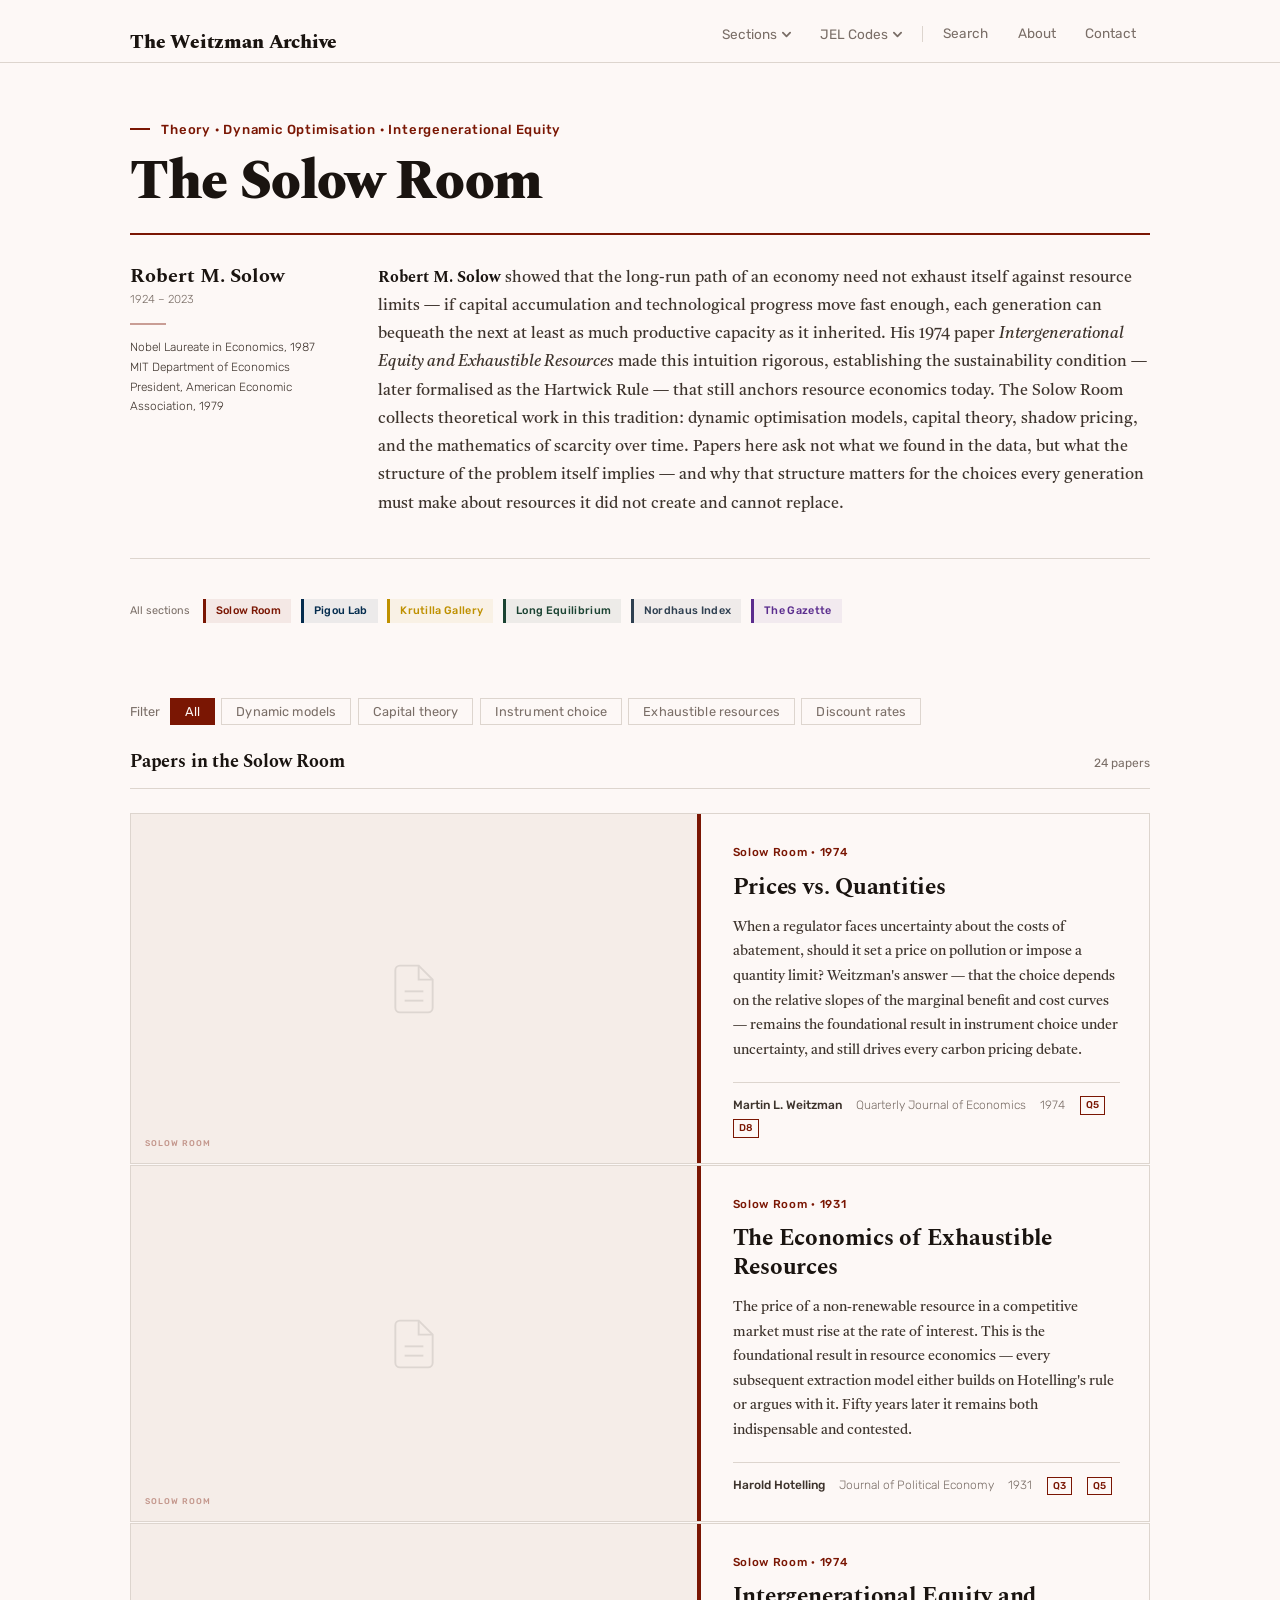
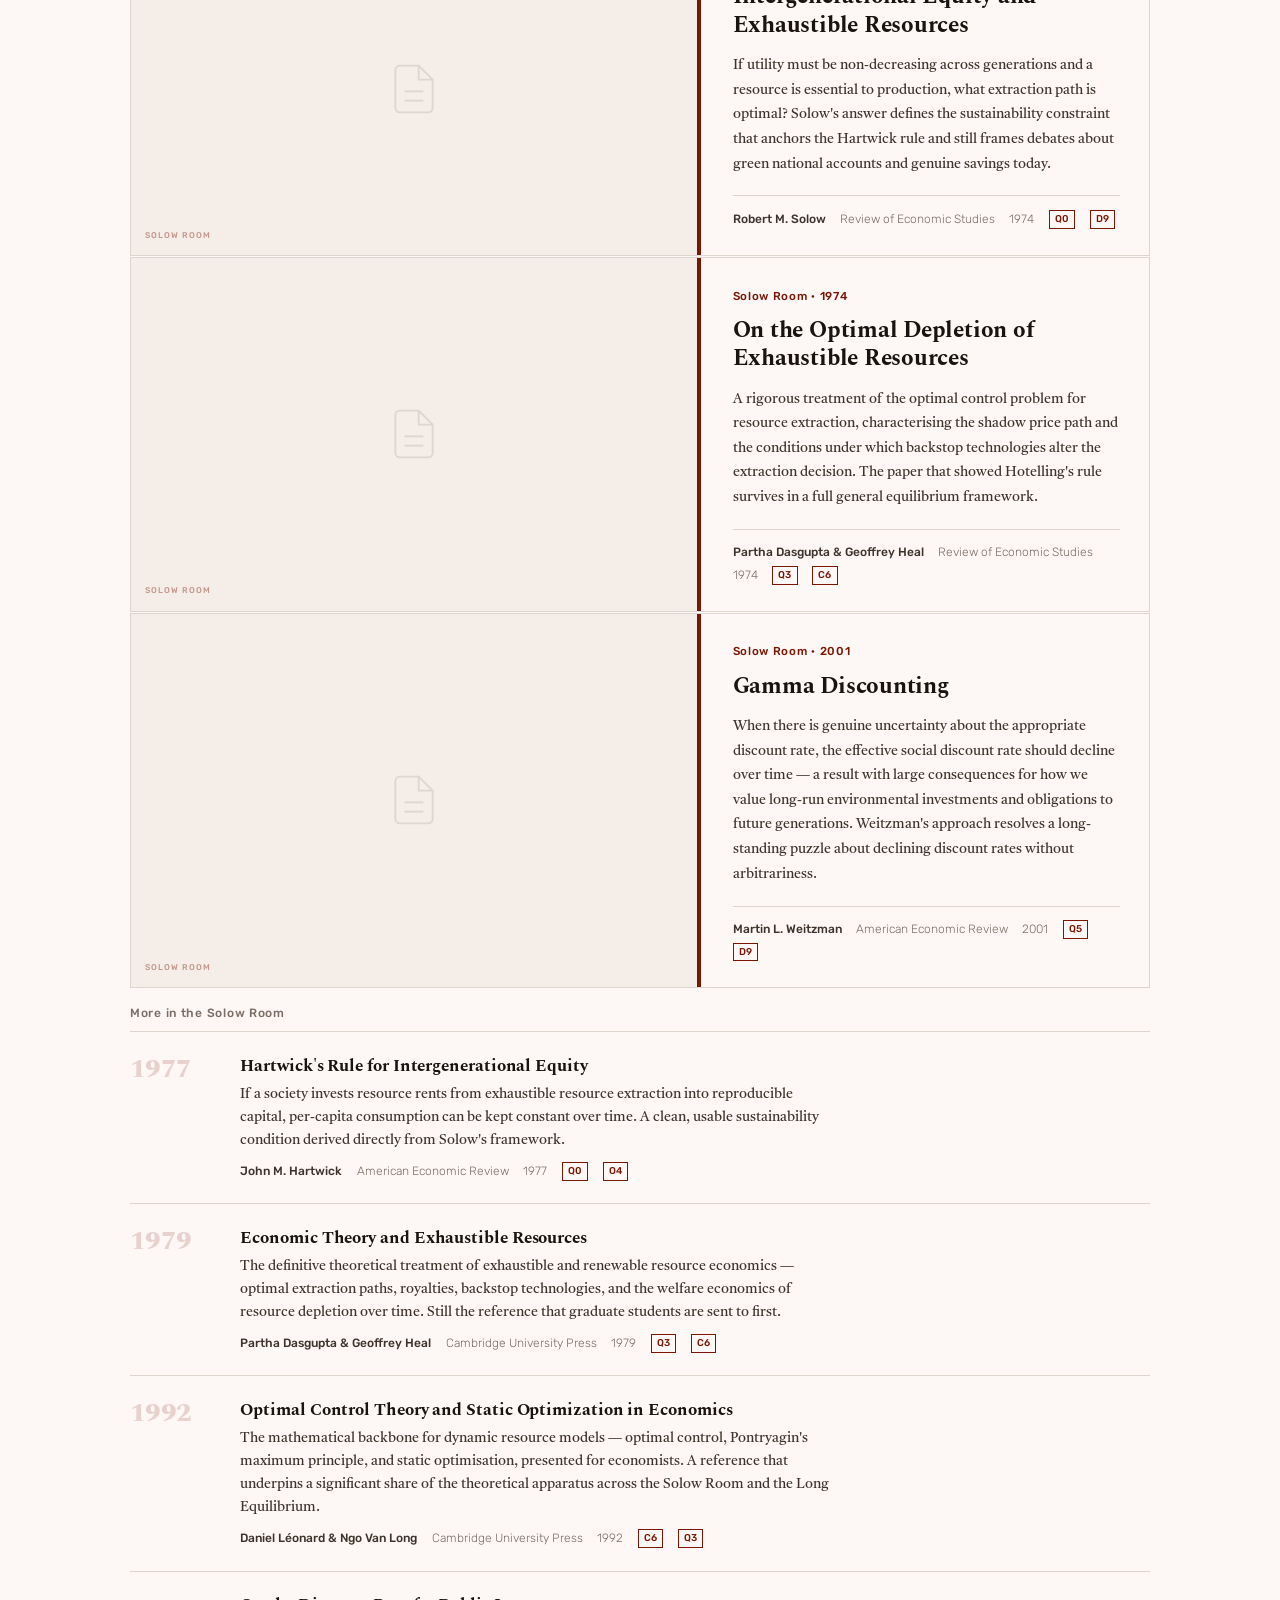
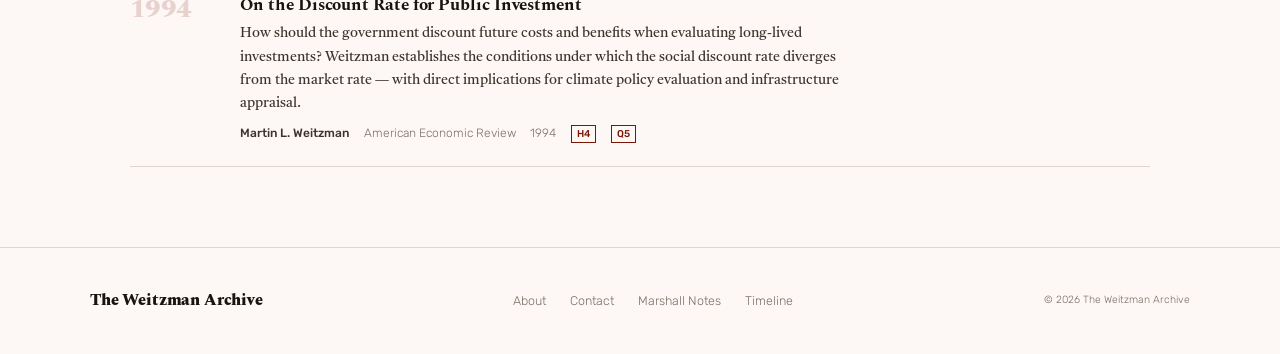
==== solow-room.html @ 0c65b04b "Add files via upload" ====
<!DOCTYPE html>
<html lang="en">
<head>
  <meta charset="UTF-8">
  <meta name="viewport" content="width=device-width, initial-scale=1.0">

  <!-- SEO -->
  <title>The Solow Room — Theory &amp; Dynamic Optimisation | The Weitzman Archive</title>
  <meta name="description" content="Pure theory, dynamic optimisation models, capital theory, shadow pricing, and the mathematics of resource scarcity across time. Named for Robert M. Solow.">
  <link rel="canonical" href="https://weitzmanarchive.com/solow-room.html">

  <!-- Open Graph -->
  <meta property="og:type"        content="website">
  <meta property="og:title"       content="The Solow Room — The Weitzman Archive">
  <meta property="og:description" content="Pure theory, dynamic optimisation models, capital theory, and the mathematics of resource scarcity across time.">
  <meta property="og:url"         content="https://weitzmanarchive.com/solow-room.html">
  <meta property="og:image"       content="https://weitzmanarchive.com/assets/images/solow-room-og.jpg">
  <meta name="twitter:card"       content="summary_large_image">

  <!-- Favicon -->
  <link rel="icon" href="data:image/svg+xml,<svg xmlns='http://www.w3.org/2000/svg' viewBox='0 0 100 100'><text y='.9em' font-size='90'>📜</text></svg>">

  <!-- Fonts -->
  <link rel="preconnect" href="https://fonts.googleapis.com">
  <link rel="preconnect" href="https://fonts.gstatic.com" crossorigin>
  <link href="https://fonts.googleapis.com/css2?family=Spectral:ital,wght@0,400;0,600;0,700;0,800;1,400;1,600&family=Castoro:ital@0;1&family=Rubik:wght@300;400;500&display=swap" rel="stylesheet">

  <!-- Styles -->
  <link rel="stylesheet" href="css/main.css">
  <link rel="stylesheet" href="css/category.css">

  <!-- Section accent: set --accent for this page -->
  <style>
    :root { --accent: #7A1603; }
  </style>
</head>
<body>

<!-- ── NAVIGATION ──────────────────────────────────────────── -->
<nav class="site-nav" role="navigation" aria-label="Main navigation">
  <div class="nav-inner">
    <a href="index.html" class="site-wordmark">The Weitzman Archive</a>

    <div class="nav-right">

      <div class="nav-item">
        <button class="nav-btn" aria-expanded="false" aria-haspopup="true">
          Sections
          <svg class="chevron" viewBox="0 0 10 6" aria-hidden="true">
            <path d="M1 1l4 4 4-4" stroke-linecap="round" stroke-linejoin="round"/>
          </svg>
        </button>
        <div class="nav-dropdown" role="menu">
          <div class="nav-dropdown-section">
            <span class="nav-dropdown-label">Named Sections</span>
            <a href="solow-room.html" role="menuitem" aria-current="page">
              <span class="nav-dot" style="background:#7A1603"></span>The Solow Room — Theory
            </a>
            <a href="pigou-lab.html" role="menuitem">
              <span class="nav-dot" style="background:#042C4E"></span>The Pigou Lab — Empirics
            </a>
            <a href="krutilla-gallery.html" role="menuitem">
              <span class="nav-dot" style="background:#BF9000"></span>The Krutilla Gallery — Transdisciplinary
            </a>
            <a href="long-equilibrium.html" role="menuitem">
              <span class="nav-dot" style="background:#1B4332"></span>The Long Equilibrium — Game Theory
            </a>
            <a href="nordhaus-index.html" role="menuitem">
              <span class="nav-dot" style="background:#2E3F50"></span>The Nordhaus Index — Data &amp; Repos
            </a>
          </div>
          <div class="nav-dropdown-section">
            <a href="gazette.html" role="menuitem">
              <span class="nav-dot" style="background:#5B2D8E"></span>The Gazette — Essays &amp; Analysis
            </a>
            <a href="ciriacy-wantrup.html" role="menuitem">
              <span class="nav-dot" style="background:#888"></span>Ciriacy-Wantrup — Field Timeline
            </a>
            <a href="marshall-notes.html" role="menuitem">
              <span class="nav-dot" style="background:#888"></span>Marshall Notes
            </a>
          </div>
        </div>
      </div>

      <div class="nav-item">
        <button class="nav-btn" aria-expanded="false" aria-haspopup="true">
          JEL Codes
          <svg class="chevron" viewBox="0 0 10 6" aria-hidden="true">
            <path d="M1 1l4 4 4-4" stroke-linecap="round" stroke-linejoin="round"/>
          </svg>
        </button>
        <div class="nav-dropdown" role="menu">
          <div class="nav-dropdown-section">
            <span class="nav-dropdown-label">Environmental &amp; Resource</span>
            <a href="jel-q0.html"  role="menuitem"><span class="nav-dot" style="background:#7A1603"></span>Q0 — General</a>
            <a href="jel-q1.html"  role="menuitem"><span class="nav-dot" style="background:#7A1603"></span>Q1 — Agriculture</a>
            <a href="jel-q2.html"  role="menuitem"><span class="nav-dot" style="background:#7A1603"></span>Q2 — Renewable Resources</a>
            <a href="jel-q3.html"  role="menuitem"><span class="nav-dot" style="background:#7A1603"></span>Q3 — Nonrenewable Resources</a>
            <a href="jel-q4.html"  role="menuitem"><span class="nav-dot" style="background:#7A1603"></span>Q4 — Energy</a>
            <a href="jel-q5.html"  role="menuitem"><span class="nav-dot" style="background:#7A1603"></span>Q5 — Environmental Economics</a>
          </div>
          <div class="nav-dropdown-section">
            <span class="nav-dropdown-label">Related</span>
            <a href="jel-c6.html" role="menuitem"><span class="nav-dot" style="background:#888"></span>C6 — Mathematical Methods</a>
            <a href="jel-d8.html" role="menuitem"><span class="nav-dot" style="background:#888"></span>D8 — Information &amp; Uncertainty</a>
            <a href="jel-h2.html" role="menuitem"><span class="nav-dot" style="background:#888"></span>H2 — Taxation &amp; Subsidies</a>
          </div>
        </div>
      </div>

      <div class="nav-sep" aria-hidden="true"></div>
      <a href="papers.html"  class="nav-link">Search</a>
      <a href="about.html"   class="nav-link">About</a>
      <a href="contact.html" class="nav-link">Contact</a>
    </div>
  </div>
</nav>

<!-- ── MAIN CONTENT ───────────────────────────────────────────── -->
<main class="page" id="main-content">

  <!-- Section masthead -->
  <header class="cat-masthead">
    <p class="cat-kicker">Theory · Dynamic Optimisation · Intergenerational Equity</p>
    <h1 class="cat-title">The Solow Room</h1>
    <div class="cat-rule" role="presentation"></div>

    <!-- Portrait of Robert M. Solow -->
    <div class="cat-portrait">
      <div class="portrait-ident">
        <div class="portrait-name">Robert M. Solow</div>
        <div class="portrait-dates">1924 – 2023</div>
        <div class="portrait-accent-rule"></div>
        <div class="portrait-meta">
          Nobel Laureate in Economics, 1987<br>
          MIT Department of Economics<br>
          President, American Economic Association, 1979
        </div>
      </div>
      <p class="portrait-text">
        <strong>Robert M. Solow</strong> showed that the long-run path of an economy need not
        exhaust itself against resource limits — if capital accumulation and technological
        progress move fast enough, each generation can bequeath the next at least as much
        productive capacity as it inherited. His 1974 paper
        <em>Intergenerational Equity and Exhaustible Resources</em> made this intuition
        rigorous, establishing the sustainability condition — later formalised as the
        Hartwick Rule — that still anchors resource economics today.
        The Solow Room collects theoretical work in this tradition: dynamic optimisation
        models, capital theory, shadow pricing, and the mathematics of scarcity over time.
        Papers here ask not what we found in the data, but what the structure of the
        problem itself implies — and why that structure matters for the choices every
        generation must make about resources it did not create and cannot replace.
      </p>
    </div>

    <!-- Section palette chip row -->
    <div class="palette-row" aria-label="All sections">
      <span class="palette-row-label">All sections</span>
      <a href="solow-room.html"      class="palette-chip" style="color:#7A1603">Solow Room</a>
      <a href="pigou-lab.html"       class="palette-chip" style="color:#042C4E">Pigou Lab</a>
      <a href="krutilla-gallery.html"class="palette-chip" style="color:#BF9000">Krutilla Gallery</a>
      <a href="long-equilibrium.html"class="palette-chip" style="color:#1B4332">Long Equilibrium</a>
      <a href="nordhaus-index.html"  class="palette-chip" style="color:#2E3F50">Nordhaus Index</a>
      <a href="gazette.html"         class="palette-chip" style="color:#5B2D8E">The Gazette</a>
    </div>
  </header>

  <!-- Filter bar -->
  <div class="filter-bar" role="group" aria-label="Filter papers by topic">
    <span class="filter-label">Filter</span>
    <button class="filter-btn active" data-filter="all">All</button>
    <button class="filter-btn" data-filter="dynamic-models">Dynamic models</button>
    <button class="filter-btn" data-filter="capital-theory">Capital theory</button>
    <button class="filter-btn" data-filter="instrument-choice">Instrument choice</button>
    <button class="filter-btn" data-filter="exhaustible-resources">Exhaustible resources</button>
    <button class="filter-btn" data-filter="discount-rates">Discount rates</button>
  </div>

  <!-- ── Featured paper cards (top 5) ────────────────────────── -->
  <section class="featured-papers" aria-label="Featured papers">
    <div class="section-head">
      <h2 class="section-head-title">Papers in the Solow Room</h2>
      <span style="font-family:'Rubik',sans-serif;font-size:0.75rem;color:var(--muted)">24 papers</span>
    </div>

    <!-- Card 1 -->
    <article class="featured-card">
      <div class="featured-card-img img-placeholder">
        <svg width="56" height="56" viewBox="0 0 24 24" fill="none" stroke="currentColor" stroke-width="0.8" aria-hidden="true">
          <path d="M14 2H6a2 2 0 0 0-2 2v16a2 2 0 0 0 2 2h12a2 2 0 0 0 2-2V8z"/>
          <polyline points="14 2 14 8 20 8"/>
          <line x1="16" y1="13" x2="8" y2="13"/>
          <line x1="16" y1="17" x2="8" y2="17"/>
        </svg>
        <span class="img-section-label">SOLOW ROOM</span>
      </div>
      <div class="featured-card-body">
        <div>
          <span class="featured-card-tag">Solow Room · 1974</span>
          <a href="weitzman-1974-prices-quantities.html" class="featured-card-title">
            Prices vs. Quantities
          </a>
          <p class="featured-card-blurb">
            When a regulator faces uncertainty about the costs of abatement, should it set
            a price on pollution or impose a quantity limit? Weitzman's answer — that the
            choice depends on the relative slopes of the marginal benefit and cost curves —
            remains the foundational result in instrument choice under uncertainty, and still
            drives every carbon pricing debate.
          </p>
        </div>
        <div class="featured-card-meta">
          <span class="meta-author">Martin L. Weitzman</span>
          <span>Quarterly Journal of Economics</span>
          <span>1974</span>
          <span class="jel-tag" style="color:#7A1603">Q5</span>
          <span class="jel-tag" style="color:#7A1603">D8</span>
        </div>
      </div>
    </article>

    <!-- Card 2 -->
    <article class="featured-card">
      <div class="featured-card-img img-placeholder">
        <svg width="56" height="56" viewBox="0 0 24 24" fill="none" stroke="currentColor" stroke-width="0.8" aria-hidden="true">
          <path d="M14 2H6a2 2 0 0 0-2 2v16a2 2 0 0 0 2 2h12a2 2 0 0 0 2-2V8z"/>
          <polyline points="14 2 14 8 20 8"/>
          <line x1="16" y1="13" x2="8" y2="13"/>
          <line x1="16" y1="17" x2="8" y2="17"/>
        </svg>
        <span class="img-section-label">SOLOW ROOM</span>
      </div>
      <div class="featured-card-body">
        <div>
          <span class="featured-card-tag">Solow Room · 1931</span>
          <a href="hotelling-1931.html" class="featured-card-title">
            The Economics of Exhaustible Resources
          </a>
          <p class="featured-card-blurb">
            The price of a non-renewable resource in a competitive market must rise at the
            rate of interest. This is the foundational result in resource economics —
            every subsequent extraction model either builds on Hotelling's rule or argues
            with it. Fifty years later it remains both indispensable and contested.
          </p>
        </div>
        <div class="featured-card-meta">
          <span class="meta-author">Harold Hotelling</span>
          <span>Journal of Political Economy</span>
          <span>1931</span>
          <span class="jel-tag" style="color:#7A1603">Q3</span>
          <span class="jel-tag" style="color:#7A1603">Q5</span>
        </div>
      </div>
    </article>

    <!-- Card 3 -->
    <article class="featured-card">
      <div class="featured-card-img img-placeholder">
        <svg width="56" height="56" viewBox="0 0 24 24" fill="none" stroke="currentColor" stroke-width="0.8" aria-hidden="true">
          <path d="M14 2H6a2 2 0 0 0-2 2v16a2 2 0 0 0 2 2h12a2 2 0 0 0 2-2V8z"/>
          <polyline points="14 2 14 8 20 8"/>
          <line x1="16" y1="13" x2="8" y2="13"/>
          <line x1="16" y1="17" x2="8" y2="17"/>
        </svg>
        <span class="img-section-label">SOLOW ROOM</span>
      </div>
      <div class="featured-card-body">
        <div>
          <span class="featured-card-tag">Solow Room · 1974</span>
          <a href="solow-1974.html" class="featured-card-title">
            Intergenerational Equity and Exhaustible Resources
          </a>
          <p class="featured-card-blurb">
            If utility must be non-decreasing across generations and a resource is essential
            to production, what extraction path is optimal? Solow's answer defines the
            sustainability constraint that anchors the Hartwick rule and still frames
            debates about green national accounts and genuine savings today.
          </p>
        </div>
        <div class="featured-card-meta">
          <span class="meta-author">Robert M. Solow</span>
          <span>Review of Economic Studies</span>
          <span>1974</span>
          <span class="jel-tag" style="color:#7A1603">Q0</span>
          <span class="jel-tag" style="color:#7A1603">D9</span>
        </div>
      </div>
    </article>

    <!-- Card 4 -->
    <article class="featured-card">
      <div class="featured-card-img img-placeholder">
        <svg width="56" height="56" viewBox="0 0 24 24" fill="none" stroke="currentColor" stroke-width="0.8" aria-hidden="true">
          <path d="M14 2H6a2 2 0 0 0-2 2v16a2 2 0 0 0 2 2h12a2 2 0 0 0 2-2V8z"/>
          <polyline points="14 2 14 8 20 8"/>
          <line x1="16" y1="13" x2="8" y2="13"/>
          <line x1="16" y1="17" x2="8" y2="17"/>
        </svg>
        <span class="img-section-label">SOLOW ROOM</span>
      </div>
      <div class="featured-card-body">
        <div>
          <span class="featured-card-tag">Solow Room · 1974</span>
          <a href="dasgupta-heal-1974.html" class="featured-card-title">
            On the Optimal Depletion of Exhaustible Resources
          </a>
          <p class="featured-card-blurb">
            A rigorous treatment of the optimal control problem for resource extraction,
            characterising the shadow price path and the conditions under which backstop
            technologies alter the extraction decision. The paper that showed Hotelling's
            rule survives in a full general equilibrium framework.
          </p>
        </div>
        <div class="featured-card-meta">
          <span class="meta-author">Partha Dasgupta &amp; Geoffrey Heal</span>
          <span>Review of Economic Studies</span>
          <span>1974</span>
          <span class="jel-tag" style="color:#7A1603">Q3</span>
          <span class="jel-tag" style="color:#7A1603">C6</span>
        </div>
      </div>
    </article>

    <!-- Card 5 -->
    <article class="featured-card">
      <div class="featured-card-img img-placeholder">
        <svg width="56" height="56" viewBox="0 0 24 24" fill="none" stroke="currentColor" stroke-width="0.8" aria-hidden="true">
          <path d="M14 2H6a2 2 0 0 0-2 2v16a2 2 0 0 0 2 2h12a2 2 0 0 0 2-2V8z"/>
          <polyline points="14 2 14 8 20 8"/>
          <line x1="16" y1="13" x2="8" y2="13"/>
          <line x1="16" y1="17" x2="8" y2="17"/>
        </svg>
        <span class="img-section-label">SOLOW ROOM</span>
      </div>
      <div class="featured-card-body">
        <div>
          <span class="featured-card-tag">Solow Room · 2001</span>
          <a href="weitzman-2001-gamma.html" class="featured-card-title">
            Gamma Discounting
          </a>
          <p class="featured-card-blurb">
            When there is genuine uncertainty about the appropriate discount rate, the
            effective social discount rate should decline over time — a result with large
            consequences for how we value long-run environmental investments and obligations
            to future generations. Weitzman's approach resolves a long-standing puzzle
            about declining discount rates without arbitrariness.
          </p>
        </div>
        <div class="featured-card-meta">
          <span class="meta-author">Martin L. Weitzman</span>
          <span>American Economic Review</span>
          <span>2001</span>
          <span class="jel-tag" style="color:#7A1603">Q5</span>
          <span class="jel-tag" style="color:#7A1603">D9</span>
        </div>
      </div>
    </article>
  </section>

  <!-- ── Compact paper list for remaining papers ──────────────── -->
  <section class="papers-list" aria-label="More papers in the Solow Room">
    <h2 class="papers-list-head">More in the Solow Room</h2>

    <article class="paper-row">
      <div class="paper-year" aria-hidden="true">1977</div>
      <div class="paper-info">
        <a href="hartwick-1977.html" class="paper-title">
          Hartwick's Rule for Intergenerational Equity
        </a>
        <p class="paper-blurb">
          If a society invests resource rents from exhaustible resource extraction into
          reproducible capital, per-capita consumption can be kept constant over time.
          A clean, usable sustainability condition derived directly from Solow's framework.
        </p>
        <div class="paper-meta">
          <span class="meta-author">John M. Hartwick</span>
          <span>American Economic Review</span>
          <span>1977</span>
          <span class="jel-tag" style="color:#7A1603">Q0</span>
          <span class="jel-tag" style="color:#7A1603">O4</span>
        </div>
      </div>
    </article>

    <article class="paper-row">
      <div class="paper-year" aria-hidden="true">1979</div>
      <div class="paper-info">
        <a href="dasgupta-heal-1979.html" class="paper-title">
          Economic Theory and Exhaustible Resources
        </a>
        <p class="paper-blurb">
          The definitive theoretical treatment of exhaustible and renewable resource
          economics — optimal extraction paths, royalties, backstop technologies, and
          the welfare economics of resource depletion over time. Still the reference
          that graduate students are sent to first.
        </p>
        <div class="paper-meta">
          <span class="meta-author">Partha Dasgupta &amp; Geoffrey Heal</span>
          <span>Cambridge University Press</span>
          <span>1979</span>
          <span class="jel-tag" style="color:#7A1603">Q3</span>
          <span class="jel-tag" style="color:#7A1603">C6</span>
        </div>
      </div>
    </article>

    <article class="paper-row">
      <div class="paper-year" aria-hidden="true">1992</div>
      <div class="paper-info">
        <a href="leonard-long-1992.html" class="paper-title">
          Optimal Control Theory and Static Optimization in Economics
        </a>
        <p class="paper-blurb">
          The mathematical backbone for dynamic resource models — optimal control,
          Pontryagin's maximum principle, and static optimisation, presented for
          economists. A reference that underpins a significant share of the theoretical
          apparatus across the Solow Room and the Long Equilibrium.
        </p>
        <div class="paper-meta">
          <span class="meta-author">Daniel Léonard &amp; Ngo Van Long</span>
          <span>Cambridge University Press</span>
          <span>1992</span>
          <span class="jel-tag" style="color:#7A1603">C6</span>
          <span class="jel-tag" style="color:#7A1603">Q3</span>
        </div>
      </div>
    </article>

    <article class="paper-row">
      <div class="paper-year" aria-hidden="true">1994</div>
      <div class="paper-info">
        <a href="weitzman-1994-discount.html" class="paper-title">
          On the Discount Rate for Public Investment
        </a>
        <p class="paper-blurb">
          How should the government discount future costs and benefits when evaluating
          long-lived investments? Weitzman establishes the conditions under which the
          social discount rate diverges from the market rate — with direct implications
          for climate policy evaluation and infrastructure appraisal.
        </p>
        <div class="paper-meta">
          <span class="meta-author">Martin L. Weitzman</span>
          <span>American Economic Review</span>
          <span>1994</span>
          <span class="jel-tag" style="color:#7A1603">H4</span>
          <span class="jel-tag" style="color:#7A1603">Q5</span>
        </div>
      </div>
    </article>

  </section>

</main>

<!-- ── FOOTER ─────────────────────────────────────────────────── -->
<footer class="site-footer">
  <div class="footer-inner">
    <span class="footer-wordmark">The Weitzman Archive</span>
    <div class="footer-links">
      <a href="about.html">About</a>
      <a href="contact.html">Contact</a>
      <a href="marshall-notes.html">Marshall Notes</a>
      <a href="ciriacy-wantrup.html">Timeline</a>
    </div>
    <span class="footer-copy">&copy; 2026 The Weitzman Archive</span>
  </div>
</footer>

<!-- Scripts -->
<script src="js/main.js"></script>
</body>
</html>
---- css/main.css ----
/* ============================================================
   THE WEITZMAN ARCHIVE — main.css
   Shared tokens, reset, navigation, footer, utilities
   All page-specific styles live in home.css / category.css / article.css
   ============================================================ */

/* ── GOOGLE FONTS ─────────────────────────────────────────────
   Load in each HTML file's <head>:
   Spectral: 400, 600, 700, 800, italic variants
   Castoro:  400, italic
   Rubik:    300, 400, 500
   ──────────────────────────────────────────────────────────── */

/* ── DESIGN TOKENS ────────────────────────────────────────────*/
:root {
  /* Base palette */
  --bg:          #FDF8F6;
  --bg-tint:     #F5EDE8;
  --bg-dark:     #1A1410;
  --ink:         #1A1410;
  --ink-mid:     #3D332C;
  --muted:       #7A6E67;
  --rule:        #DDD5CE;

  /* Section accent colours */
  --solow:       #7A1603;   /* The Solow Room       — theory              */
  --pigou:       #042C4E;   /* The Pigou Lab        — empirics             */
  --krutilla:    #BF9000;   /* The Krutilla Gallery — transdisciplinary    */
  --long:        #1B4332;   /* The Long Equilibrium — game theory          */
  --nordhaus:    #2E3F50;   /* The Nordhaus Index   — data & repos         */
  --gazette:     #5B2D8E;   /* The Gazette          — essays & analysis    */

  /* Typography scale */
  --f-xs:        0.65rem;
  --f-sm:        0.78rem;
  --f-md:        0.9rem;
  --f-base:      1rem;
  --f-lg:        1.15rem;
  --f-xl:        1.4rem;
  --f-2xl:       1.8rem;
  --f-3xl:       2.4rem;
  --f-4xl:       3.2rem;

  /* Layout */
  --max-w:       1100px;
  --prose-w:     660px;
  --gap:         2.5rem;
}

/* ── RESET ─────────────────────────────────────────────────── */
*, *::before, *::after {
  box-sizing: border-box;
  margin: 0;
  padding: 0;
}

html {
  font-size: 16px;
  scroll-behavior: smooth;
  -webkit-text-size-adjust: 100%;
}

body {
  background: var(--bg);
  color: var(--ink);
  font-family: 'Castoro', Georgia, serif;
  -webkit-font-smoothing: antialiased;
  -moz-osx-font-smoothing: grayscale;
  line-height: 1.6;
  min-height: 100vh;
}

a {
  color: inherit;
  text-decoration: none;
}

img, svg {
  display: block;
  max-width: 100%;
}

ul, ol {
  list-style: none;
}

button {
  cursor: pointer;
}

/* ── PAGE WRAPPER ──────────────────────────────────────────── */
.page {
  max-width: var(--max-w);
  margin: 0 auto;
  padding: 0 var(--gap);
}

/* ── NAVIGATION ────────────────────────────────────────────── */
.site-nav {
  background: var(--bg);
  border-bottom: 1px solid var(--rule);
  position: sticky;
  top: 0;
  z-index: 200;
}

.nav-inner {
  max-width: var(--max-w);
  margin: 0 auto;
  padding: 1rem var(--gap) 0.6rem;
  display: flex;
  align-items: flex-end;
  justify-content: space-between;
  gap: 2rem;
}

.site-wordmark {
  font-family: 'Spectral', serif;
  font-weight: 800;
  font-size: 1.2rem;
  letter-spacing: -0.01em;
  color: var(--ink);
  line-height: 1;
  flex-shrink: 0;
  white-space: nowrap;
}

.nav-right {
  display: flex;
  align-items: center;
  gap: 0.15rem;
  flex-shrink: 0;
}

/* Nav items with dropdowns */
.nav-item {
  position: relative;
}

.nav-btn {
  font-family: 'Rubik', sans-serif;
  font-size: 0.85rem;
  font-weight: 400;
  color: var(--muted);
  background: none;
  border: none;
  padding: 0.45rem 0.85rem;
  display: flex;
  align-items: center;
  gap: 0.3rem;
  transition: color 0.15s;
  white-space: nowrap;
}

.nav-btn:hover,
.nav-btn[aria-expanded="true"] {
  color: var(--ink);
}

.nav-btn .chevron {
  width: 9px;
  height: 9px;
  stroke: currentColor;
  fill: none;
  stroke-width: 2;
  stroke-linecap: round;
  transition: transform 0.2s;
}

.nav-btn[aria-expanded="true"] .chevron {
  transform: rotate(180deg);
}

/* Dropdown panel */
.nav-dropdown {
  display: none;
  position: absolute;
  top: calc(100% + 6px);
  left: 0;
  min-width: 260px;
  background: var(--bg);
  border: 1px solid var(--rule);
  border-top: 2px solid var(--ink);
  box-shadow: 0 10px 30px rgba(26, 20, 16, 0.1);
  z-index: 300;
}

.nav-item.open .nav-dropdown {
  display: block;
}

.nav-dropdown-section {
  padding: 0.5rem 0;
  border-bottom: 1px solid var(--rule);
}

.nav-dropdown-section:last-child {
  border-bottom: none;
}

.nav-dropdown-label {
  font-family: 'Rubik', sans-serif;
  font-size: 0.65rem;
  font-weight: 500;
  color: var(--muted);
  letter-spacing: 0.07em;
  padding: 0.3rem 1rem 0.2rem;
  display: block;
}

.nav-dropdown a {
  display: flex;
  align-items: center;
  gap: 0.65rem;
  padding: 0.45rem 1rem;
  font-family: 'Rubik', sans-serif;
  font-size: 0.85rem;
  color: var(--ink-mid);
  transition: background 0.1s, color 0.1s;
}

.nav-dropdown a:hover {
  background: var(--bg-tint);
  color: var(--ink);
}

.nav-dot {
  width: 7px;
  height: 7px;
  border-radius: 50%;
  flex-shrink: 0;
  display: inline-block;
}

/* Nav separator */
.nav-sep {
  width: 1px;
  height: 16px;
  background: var(--rule);
  margin: 0 0.25rem;
  flex-shrink: 0;
}

/* Plain nav links (Search, About, Contact) */
.nav-link {
  font-family: 'Rubik', sans-serif;
  font-size: 0.85rem;
  font-weight: 400;
  color: var(--muted);
  padding: 0.45rem 0.85rem;
  transition: color 0.15s;
  white-space: nowrap;
}

.nav-link:hover {
  color: var(--ink);
}

/* ── SECTION HEADING (shared pattern) ─────────────────────── */
.section-head {
  display: flex;
  align-items: baseline;
  justify-content: space-between;
  margin-bottom: 1.5rem;
  border-bottom: 1px solid var(--rule);
  padding-bottom: 0.7rem;
}

.section-head-title {
  font-family: 'Spectral', serif;
  font-weight: 700;
  font-size: var(--f-lg);
  color: var(--ink);
  letter-spacing: -0.01em;
}

.section-head-link {
  font-family: 'Rubik', sans-serif;
  font-size: var(--f-sm);
  font-weight: 400;
  color: var(--muted);
  transition: color 0.15s;
}

.section-head-link:hover {
  color: var(--ink);
}

/* ── SECTION ACCENT BADGE ─────────────────────────────────── */
.section-badge {
  font-family: 'Rubik', sans-serif;
  font-size: var(--f-xs);
  font-weight: 500;
  letter-spacing: 0.07em;
  display: inline-block;
  padding: 2px 8px;
  color: var(--bg);
  line-height: 1.6;
}

/* ── JEL TAG ──────────────────────────────────────────────── */
.jel-tag {
  font-family: 'Rubik', sans-serif;
  font-size: 0.62rem;
  font-weight: 500;
  border: 1px solid currentColor;
  padding: 1px 5px;
  letter-spacing: 0.03em;
  display: inline-block;
  line-height: 1.5;
}

/* ── TOPIC TAG ────────────────────────────────────────────── */
.topic-tag {
  font-family: 'Rubik', sans-serif;
  font-size: 0.68rem;
  font-weight: 400;
  color: var(--muted);
  border: 1px solid var(--rule);
  padding: 2px 8px;
  letter-spacing: 0.02em;
  display: inline-block;
  transition: border-color 0.15s, color 0.15s;
}

.topic-tag:hover {
  color: var(--ink);
  border-color: var(--ink);
}

/* ── META STRIP (author · journal · year · tags) ──────────── */
.meta-strip {
  font-family: 'Rubik', sans-serif;
  font-size: 0.75rem;
  font-weight: 300;
  color: var(--muted);
  display: flex;
  flex-wrap: wrap;
  align-items: center;
  gap: 0.2rem 0.9rem;
}

.meta-strip .meta-author {
  font-weight: 500;
  color: var(--ink-mid);
}

/* ── IMAGE PLACEHOLDER ─────────────────────────────────────── */
.img-placeholder {
  background: var(--bg-tint);
  display: flex;
  align-items: center;
  justify-content: center;
  overflow: hidden;
  position: relative;
}

.img-placeholder svg {
  opacity: 0.1;
}

.img-placeholder .img-section-label {
  position: absolute;
  bottom: 0.7rem;
  left: 0.8rem;
  font-family: 'Rubik', sans-serif;
  font-size: 0.52rem;
  font-weight: 500;
  letter-spacing: 0.1em;
  opacity: 0.35;
}

/* ── COPY BUTTON ──────────────────────────────────────────── */
.copy-btn {
  font-family: 'Rubik', sans-serif;
  font-size: var(--f-xs);
  font-weight: 400;
  padding: 3px 10px;
  border: 1px solid var(--rule);
  background: none;
  color: var(--muted);
  transition: border-color 0.15s, color 0.15s;
}

.copy-btn:hover {
  color: var(--ink);
  border-color: var(--ink);
}

/* ── FOOTER ────────────────────────────────────────────────── */
.site-footer {
  border-top: 1px solid var(--rule);
  margin-top: 5rem;
  padding: 2.5rem var(--gap);
}

.footer-inner {
  max-width: var(--max-w);
  margin: 0 auto;
  display: flex;
  justify-content: space-between;
  align-items: center;
  gap: 2rem;
}

.footer-wordmark {
  font-family: 'Spectral', serif;
  font-weight: 800;
  font-size: 1rem;
  color: var(--ink);
  letter-spacing: -0.01em;
}

.footer-links {
  display: flex;
  gap: 1.5rem;
}

.footer-links a {
  font-family: 'Rubik', sans-serif;
  font-size: var(--f-sm);
  font-weight: 300;
  color: var(--muted);
  transition: color 0.15s;
}

.footer-links a:hover {
  color: var(--ink);
}

.footer-copy {
  font-family: 'Rubik', sans-serif;
  font-size: var(--f-xs);
  font-weight: 300;
  color: var(--muted);
}

/* ── UTILITY CLASSES ───────────────────────────────────────── */
.visually-hidden {
  position: absolute;
  width: 1px;
  height: 1px;
  padding: 0;
  margin: -1px;
  overflow: hidden;
  clip: rect(0, 0, 0, 0);
  white-space: nowrap;
  border: 0;
}

.text-muted    { color: var(--muted); }
.text-ink      { color: var(--ink); }
.text-accent   { color: var(--accent); }
.font-spectral { font-family: 'Spectral', serif; }
.font-rubik    { font-family: 'Rubik', sans-serif; }
.font-castoro  { font-family: 'Castoro', serif; }

/* ── RESPONSIVE BREAKPOINTS ────────────────────────────────── */
@media (max-width: 900px) {
  :root { --gap: 1.5rem; }

  .nav-right .nav-link { display: none; }
}

@media (max-width: 640px) {
  :root {
    --gap: 1.2rem;
    font-size: 15px;
  }

  .site-wordmark { font-size: 1rem; }
  .nav-right { gap: 0; }
  .nav-btn { padding: 0.45rem 0.6rem; font-size: 0.8rem; }
}

/* ── REDUCED MOTION ────────────────────────────────────────── */
@media (prefers-reduced-motion: reduce) {
  *, *::before, *::after {
    animation-duration: 0.01ms !important;
    transition-duration: 0.01ms !important;
  }
}
---- css/category.css ----
/* ============================================================
   THE WEITZMAN ARCHIVE — category.css
   Category / section page styles (Solow Room, Pigou Lab, etc.)
   Each category page sets --accent to its section colour via
   a <style> block or inline on <body>. e.g:
     body { --accent: var(--solow); }
   Depends on: main.css loaded first
   ============================================================ */

/* ── SECTION MASTHEAD ──────────────────────────────────────── */
.cat-masthead {
  padding: 3.5rem 0 2.2rem;
}

.cat-kicker {
  font-family: 'Rubik', sans-serif;
  font-size: 0.82rem;
  font-weight: 500;
  color: var(--accent);
  letter-spacing: 0.06em;
  margin-bottom: 0.85rem;
  display: flex;
  align-items: center;
  gap: 0.7rem;
}

.cat-kicker::before {
  content: '';
  display: inline-block;
  width: 20px;
  height: 2px;
  background: var(--accent);
  flex-shrink: 0;
}

.cat-title {
  font-family: 'Spectral', serif;
  font-weight: 800;
  font-size: clamp(2.4rem, 5vw, 3.4rem);
  line-height: 1.05;
  letter-spacing: -0.025em;
  color: var(--ink);
  margin-bottom: 1.4rem;
}

.cat-rule {
  width: 100%;
  height: 2px;
  background: var(--accent);
  margin-bottom: 1.8rem;
}

/* Portrait: two-column — name/dates left, prose right */
.cat-portrait {
  display: grid;
  grid-template-columns: 200px 1fr;
  gap: 3rem;
  align-items: start;
  padding-bottom: 2.5rem;
  border-bottom: 1px solid var(--rule);
  margin-bottom: 2.5rem;
}

.portrait-ident {}

.portrait-name {
  font-family: 'Spectral', serif;
  font-weight: 700;
  font-size: 1.22rem;
  line-height: 1.25;
  color: var(--ink);
  margin-bottom: 0.2rem;
}

.portrait-dates {
  font-family: 'Rubik', sans-serif;
  font-size: 0.72rem;
  font-weight: 300;
  color: var(--muted);
  margin-bottom: 0.9rem;
  line-height: 1.5;
}

.portrait-accent-rule {
  width: 36px;
  height: 2px;
  background: var(--accent);
  opacity: 0.4;
  margin-bottom: 0.85rem;
}

.portrait-meta {
  font-family: 'Rubik', sans-serif;
  font-size: 0.74rem;
  font-weight: 300;
  color: var(--ink-mid);
  line-height: 1.65;
}

.portrait-text {
  font-family: 'Castoro', serif;
  font-size: 0.97rem;
  line-height: 1.82;
  color: var(--ink-mid);
}

.portrait-text strong {
  font-family: 'Spectral', serif;
  font-weight: 700;
  color: var(--ink);
  font-style: normal;
}

.portrait-text em {
  font-style: italic;
}

/* ── FILTER BAR ────────────────────────────────────────────── */
.filter-bar {
  display: flex;
  gap: 0.4rem;
  margin-bottom: 1.4rem;
  flex-wrap: wrap;
  align-items: center;
}

.filter-label {
  font-family: 'Rubik', sans-serif;
  font-size: 0.8rem;
  font-weight: 400;
  color: var(--muted);
  margin-right: 0.2rem;
}

.filter-btn {
  font-family: 'Rubik', sans-serif;
  font-size: 0.8rem;
  font-weight: 400;
  padding: 5px 14px;
  border: 1px solid var(--rule);
  background: none;
  color: var(--muted);
  transition: all 0.15s;
  letter-spacing: 0.01em;
}

.filter-btn.active,
.filter-btn:hover {
  border-color: var(--accent);
  color: var(--accent);
}

.filter-btn.active {
  background: var(--accent);
  color: var(--bg);
  border-color: var(--accent);
}

/* ── FEATURED PAPER CARDS ──────────────────────────────────── */
/* Used for top 4–5 papers in a section */
.featured-papers {
  margin-bottom: 1rem;
}

.featured-card {
  display: grid;
  grid-template-columns: 5fr 4fr;
  border: 1px solid var(--rule);
  margin-bottom: 1px;
  min-height: 200px;
}

.featured-card-img {
  background: var(--bg-tint);
  display: flex;
  align-items: center;
  justify-content: center;
  position: relative;
  overflow: hidden;
  min-height: 200px;
}

.featured-card-img svg {
  opacity: 0.1;
}

.featured-card-img .img-section-label {
  position: absolute;
  bottom: 0.8rem;
  left: 0.9rem;
  font-family: 'Rubik', sans-serif;
  font-size: 0.52rem;
  font-weight: 500;
  letter-spacing: 0.12em;
  color: var(--accent);
  opacity: 0.4;
}

.featured-card-body {
  padding: 1.8rem 1.8rem 1.6rem 2rem;
  border-left: 4px solid var(--accent);
  display: flex;
  flex-direction: column;
  justify-content: space-between;
}

.featured-card-tag {
  font-family: 'Rubik', sans-serif;
  font-size: 0.72rem;
  font-weight: 500;
  color: var(--accent);
  letter-spacing: 0.06em;
  margin-bottom: 0.75rem;
  display: block;
}

.featured-card-title {
  font-family: 'Spectral', serif;
  font-weight: 700;
  font-size: 1.42rem;
  line-height: 1.25;
  color: var(--ink);
  margin-bottom: 0.8rem;
  letter-spacing: -0.01em;
  display: block;
}

.featured-card-title:hover {
  color: var(--accent);
}

.featured-card-blurb {
  font-family: 'Castoro', serif;
  font-size: 0.88rem;
  line-height: 1.75;
  color: var(--ink-mid);
  flex: 1;
  margin-bottom: 1.2rem;
}

.featured-card-meta {
  font-family: 'Rubik', sans-serif;
  font-size: 0.75rem;
  font-weight: 300;
  color: var(--muted);
  display: flex;
  flex-wrap: wrap;
  gap: 0.2rem 0.9rem;
  align-items: center;
  border-top: 1px solid var(--rule);
  padding-top: 0.85rem;
}

.featured-card-meta .meta-author {
  font-weight: 500;
  color: var(--ink-mid);
}

/* ── COMPACT PAPER LIST ────────────────────────────────────── */
/* Used for remaining papers below the featured cards */
.papers-list {
  margin-bottom: 4rem;
}

.papers-list-head {
  font-family: 'Rubik', sans-serif;
  font-size: 0.75rem;
  font-weight: 500;
  color: var(--muted);
  letter-spacing: 0.06em;
  border-bottom: 1px solid var(--rule);
  padding-bottom: 0.5rem;
  margin-bottom: 0;
}

.paper-row {
  display: grid;
  grid-template-columns: 88px 1fr;
  border-bottom: 1px solid var(--rule);
  padding: 1.4rem 0;
  gap: 1.4rem;
  align-items: start;
}

/* Year ghost numeral as thumbnail */
.paper-year {
  font-family: 'Spectral', serif;
  font-weight: 800;
  font-size: 1.6rem;
  color: var(--accent);
  opacity: 0.16;
  line-height: 1;
  padding-top: 0.15rem;
  letter-spacing: -0.02em;
}

.paper-info {}

.paper-title {
  font-family: 'Spectral', serif;
  font-weight: 700;
  font-size: 1.05rem;
  line-height: 1.35;
  color: var(--ink);
  margin-bottom: 0.35rem;
  letter-spacing: -0.005em;
  display: block;
}

.paper-title:hover {
  color: var(--accent);
}

.paper-blurb {
  font-family: 'Castoro', serif;
  font-size: 0.85rem;
  line-height: 1.7;
  color: var(--ink-mid);
  margin-bottom: 0.6rem;
  max-width: 600px;
}

.paper-meta {
  font-family: 'Rubik', sans-serif;
  font-size: 0.75rem;
  font-weight: 300;
  color: var(--muted);
  display: flex;
  flex-wrap: wrap;
  gap: 0.2rem 0.9rem;
  align-items: center;
}

.paper-meta .meta-author {
  font-weight: 500;
  color: var(--ink-mid);
}

/* ── PALETTE CHIP ROW (shown at top of section pages) ────────
   Lets visitors see all section accents at a glance           */
.palette-row {
  display: flex;
  gap: 0.6rem;
  margin-bottom: 2.5rem;
  flex-wrap: wrap;
  align-items: center;
}

.palette-row-label {
  font-family: 'Rubik', sans-serif;
  font-size: 0.68rem;
  font-weight: 400;
  color: var(--muted);
  margin-right: 0.2rem;
}

.palette-chip {
  font-family: 'Rubik', sans-serif;
  font-size: 0.68rem;
  font-weight: 500;
  padding: 3px 10px 4px;
  border-left: 3px solid currentColor;
  background: color-mix(in srgb, currentColor 7%, var(--bg));
  letter-spacing: 0.03em;
  white-space: nowrap;
}

/* ── RESPONSIVE ────────────────────────────────────────────── */
@media (max-width: 900px) {
  .cat-portrait {
    grid-template-columns: 1fr;
    gap: 1.5rem;
  }

  .featured-card {
    grid-template-columns: 1fr;
  }

  .featured-card-img {
    min-height: 160px;
  }

  .featured-card-body {
    border-left: none;
    border-top: 4px solid var(--accent);
  }
}

@media (max-width: 640px) {
  .paper-row {
    grid-template-columns: 1fr;
  }

  .paper-year {
    display: none;
  }
}
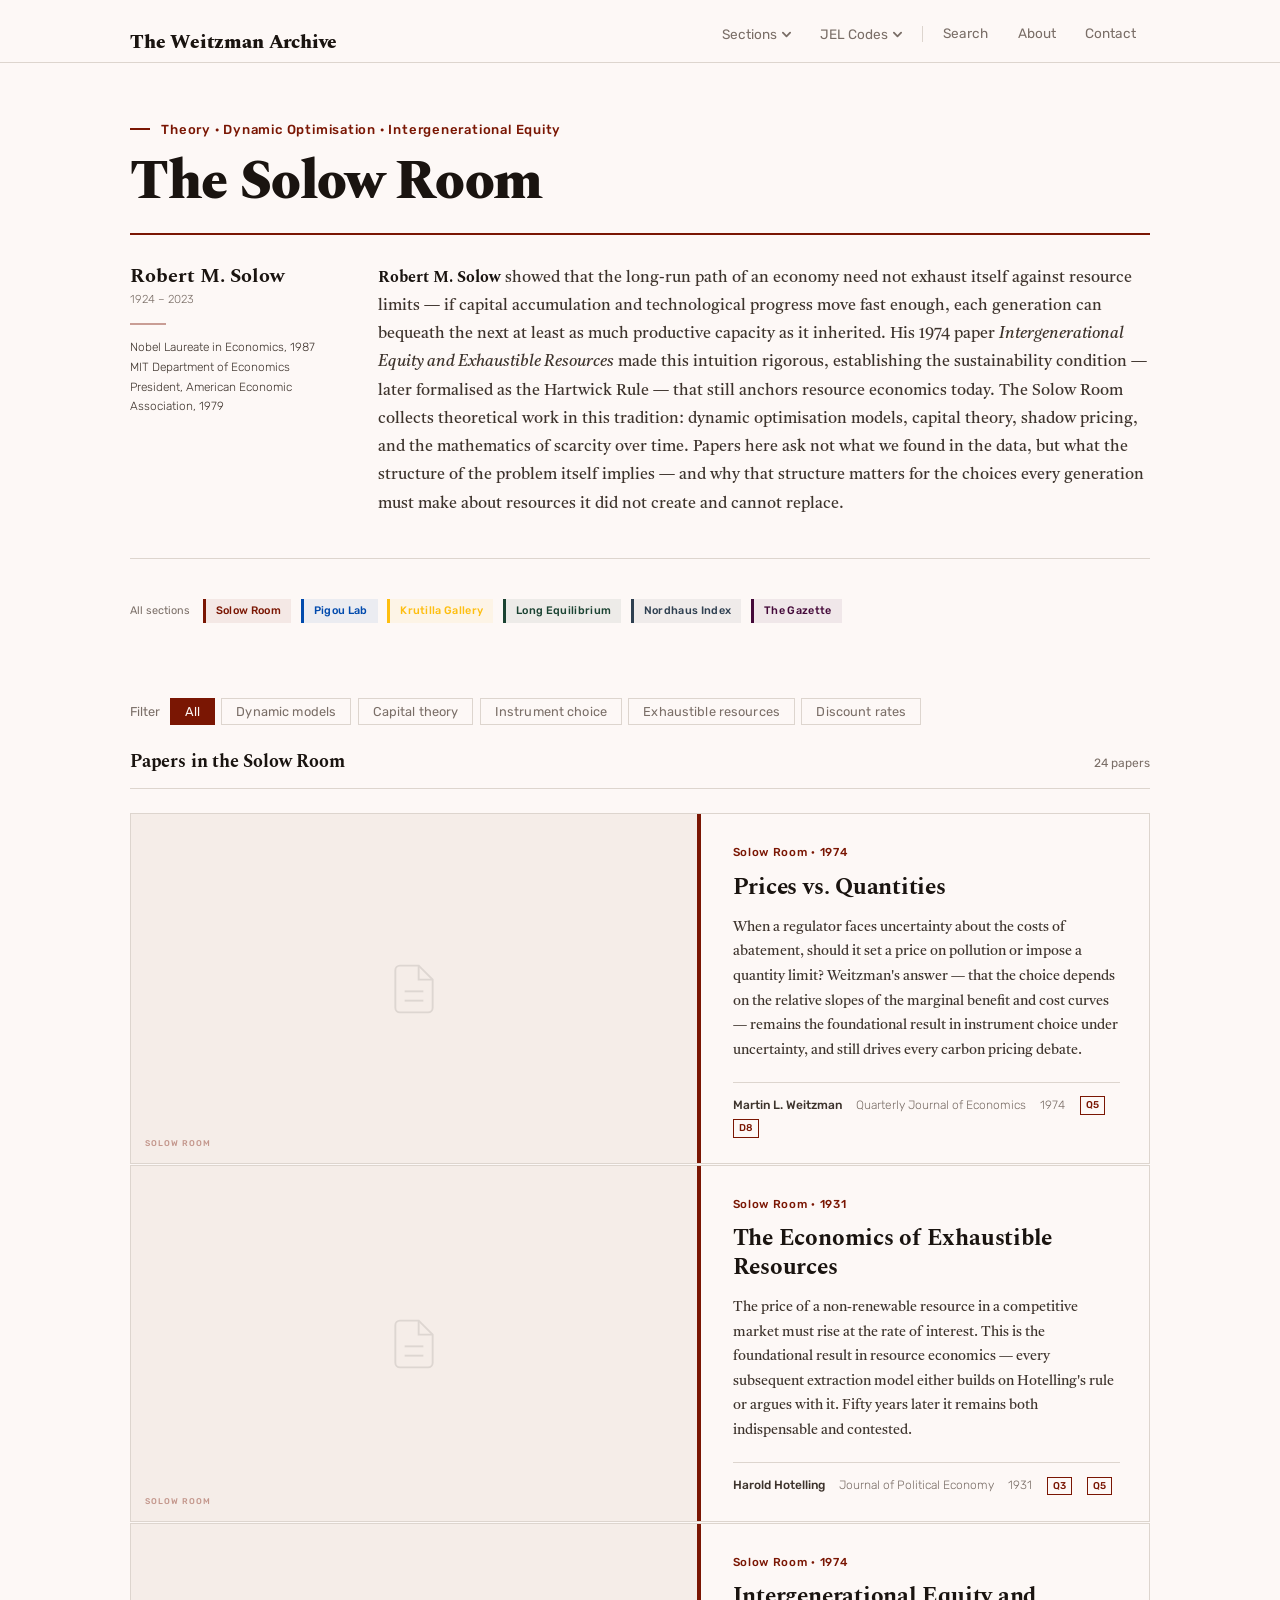
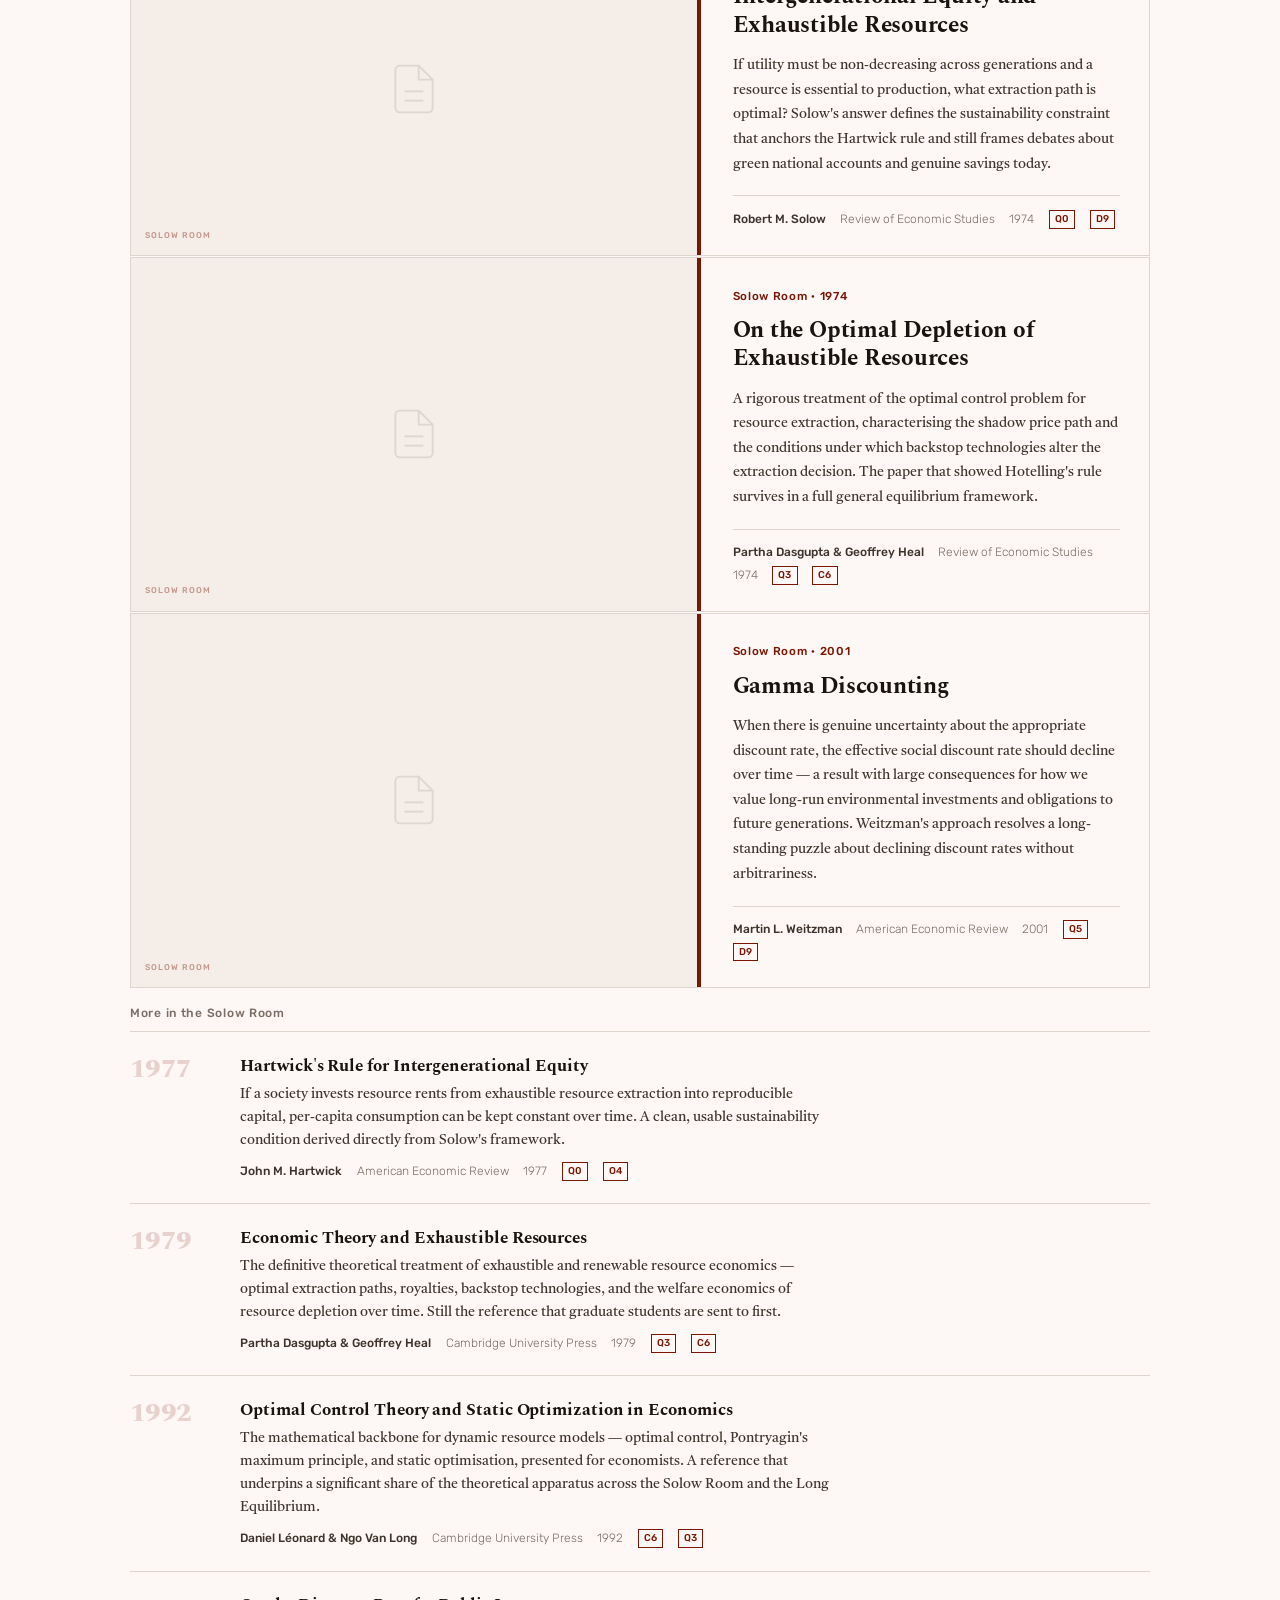
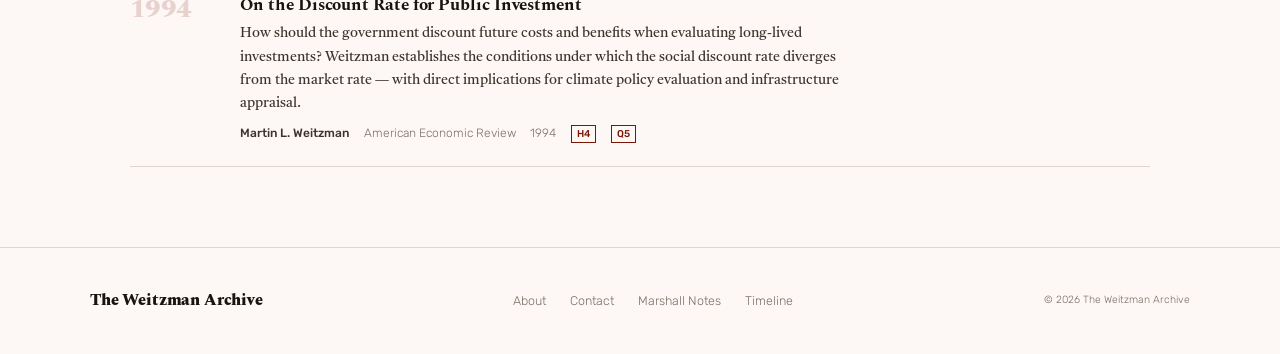
==== commit 79811540: "Add files via upload" ====
--- a/solow-room.html
+++ b/solow-room.html
@@ -57,10 +57,10 @@
               <span class="nav-dot" style="background:#7A1603"></span>The Solow Room — Theory
             </a>
             <a href="pigou-lab.html" role="menuitem">
-              <span class="nav-dot" style="background:#042C4E"></span>The Pigou Lab — Empirics
+              <span class="nav-dot" style="background:#004AAD"></span>The Pigou Lab — Empirics
             </a>
             <a href="krutilla-gallery.html" role="menuitem">
-              <span class="nav-dot" style="background:#BF9000"></span>The Krutilla Gallery — Transdisciplinary
+              <span class="nav-dot" style="background:#FEBE10"></span>The Krutilla Gallery — Transdisciplinary
             </a>
             <a href="long-equilibrium.html" role="menuitem">
               <span class="nav-dot" style="background:#1B4332"></span>The Long Equilibrium — Game Theory
@@ -71,7 +71,7 @@
           </div>
           <div class="nav-dropdown-section">
             <a href="gazette.html" role="menuitem">
-              <span class="nav-dot" style="background:#5B2D8E"></span>The Gazette — Essays &amp; Analysis
+              <span class="nav-dot" style="background:#440939"></span>The Gazette — Essays &amp; Analysis
             </a>
             <a href="ciriacy-wantrup.html" role="menuitem">
               <span class="nav-dot" style="background:#888"></span>Ciriacy-Wantrup — Field Timeline
@@ -158,11 +158,11 @@
     <div class="palette-row" aria-label="All sections">
       <span class="palette-row-label">All sections</span>
       <a href="solow-room.html"      class="palette-chip" style="color:#7A1603">Solow Room</a>
-      <a href="pigou-lab.html"       class="palette-chip" style="color:#042C4E">Pigou Lab</a>
-      <a href="krutilla-gallery.html"class="palette-chip" style="color:#BF9000">Krutilla Gallery</a>
+      <a href="pigou-lab.html"       class="palette-chip" style="color:#004AAD">Pigou Lab</a>
+      <a href="krutilla-gallery.html"class="palette-chip" style="color:#FEBE10">Krutilla Gallery</a>
       <a href="long-equilibrium.html"class="palette-chip" style="color:#1B4332">Long Equilibrium</a>
       <a href="nordhaus-index.html"  class="palette-chip" style="color:#2E3F50">Nordhaus Index</a>
-      <a href="gazette.html"         class="palette-chip" style="color:#5B2D8E">The Gazette</a>
+      <a href="gazette.html"         class="palette-chip" style="color:#440939">The Gazette</a>
     </div>
   </header>
 
--- a/css/main.css
+++ b/css/main.css
@@ -24,11 +24,11 @@
 
   /* Section accent colours */
   --solow:       #7A1603;   /* The Solow Room       — theory              */
-  --pigou:       #042C4E;   /* The Pigou Lab        — empirics             */
-  --krutilla:    #BF9000;   /* The Krutilla Gallery — transdisciplinary    */
+  --pigou:       #004AAD;   /* The Pigou Lab        — empirics             */
+  --krutilla:    #FEBE10;   /* The Krutilla Gallery — transdisciplinary    */
   --long:        #1B4332;   /* The Long Equilibrium — game theory          */
   --nordhaus:    #2E3F50;   /* The Nordhaus Index   — data & repos         */
-  --gazette:     #5B2D8E;   /* The Gazette          — essays & analysis    */
+  --gazette:     #440939;   /* The Gazette          — essays & analysis    */
 
   /* Typography scale */
   --f-xs:        0.65rem;
--- a/css/category.css
+++ b/css/category.css
@@ -223,10 +223,21 @@
   margin-bottom: 0.8rem;
   letter-spacing: -0.01em;
   display: block;
+  transition: color 0.18s;
 }
 
 .featured-card-title:hover {
   color: var(--accent);
+}
+
+/* Image handling inside featured cards */
+.featured-card-img img {
+  width: 100%;
+  height: 100%;
+  object-fit: cover;
+  display: block;
+  position: absolute;
+  inset: 0;
 }
 
 .featured-card-blurb {
@@ -292,6 +303,7 @@
   line-height: 1;
   padding-top: 0.15rem;
   letter-spacing: -0.02em;
+  transition: opacity 0.15s;
 }
 
 .paper-info {}
@@ -305,10 +317,16 @@
   margin-bottom: 0.35rem;
   letter-spacing: -0.005em;
   display: block;
+  transition: color 0.15s;
 }
 
 .paper-title:hover {
   color: var(--accent);
+}
+
+/* Year ghost numeral tints on row hover */
+.paper-row:hover .paper-year {
+  opacity: 0.28;
 }
 
 .paper-blurb {
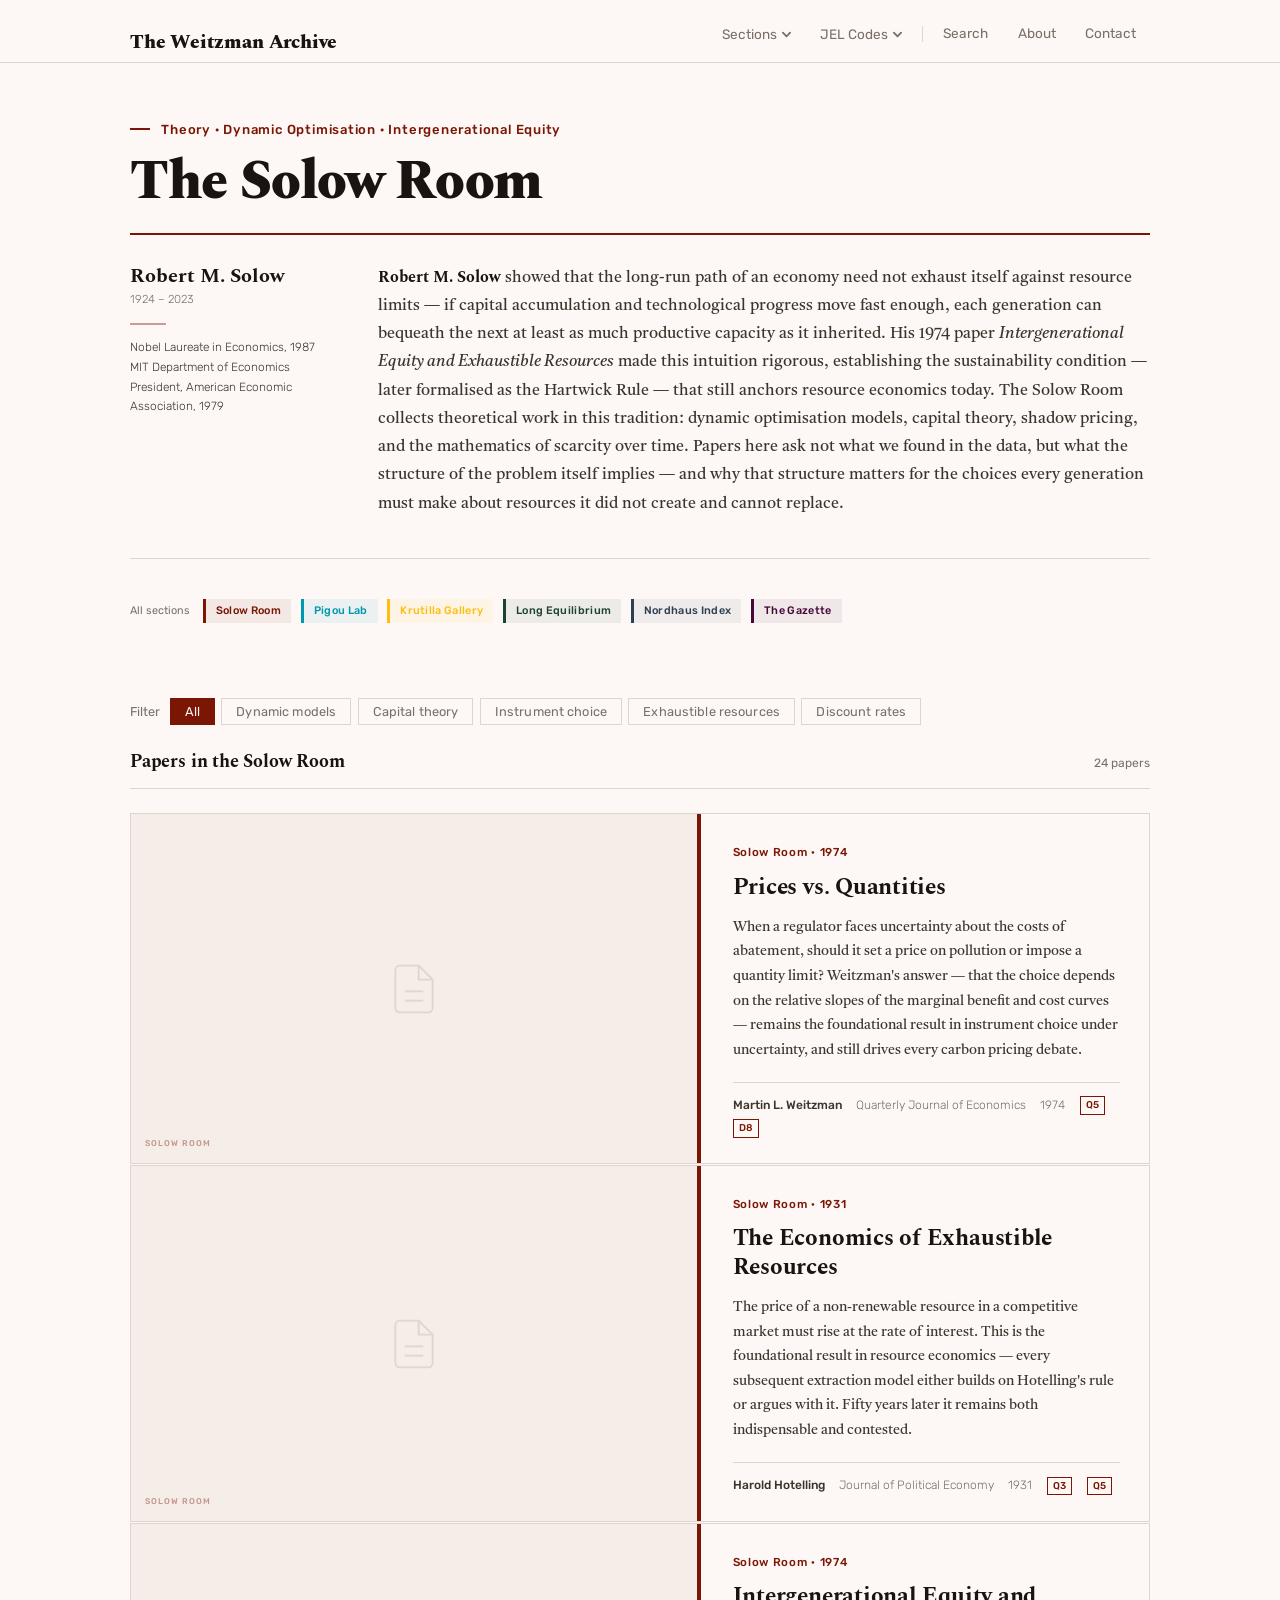
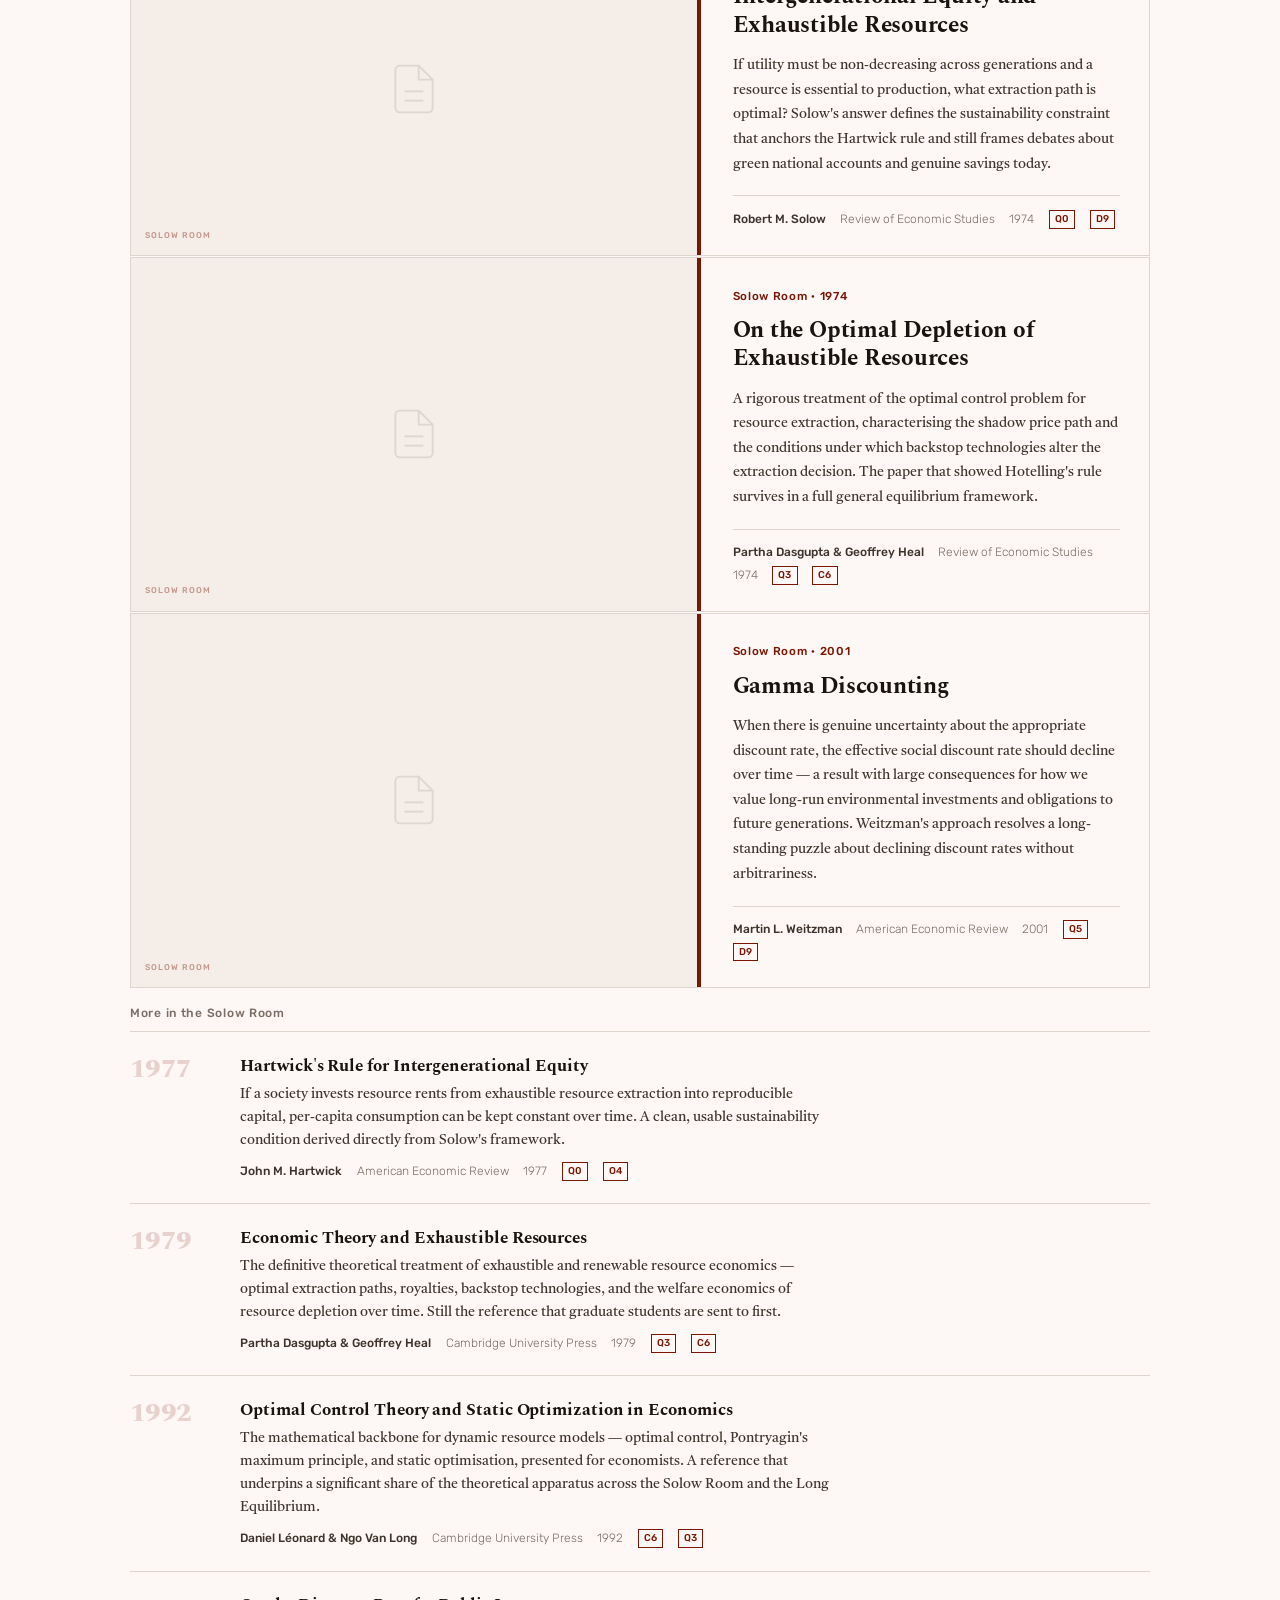
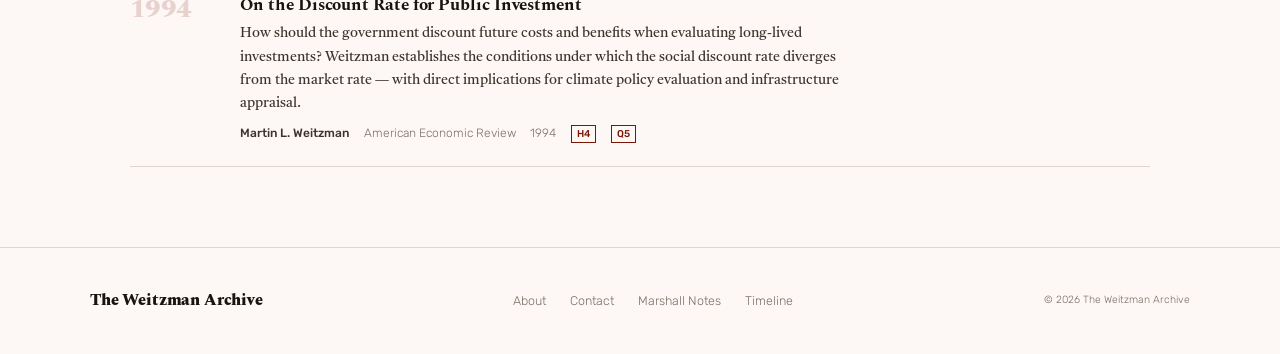
==== commit c5676a1f: "Add files via upload" ====
--- a/solow-room.html
+++ b/solow-room.html
@@ -57,7 +57,7 @@
               <span class="nav-dot" style="background:#7A1603"></span>The Solow Room — Theory
             </a>
             <a href="pigou-lab.html" role="menuitem">
-              <span class="nav-dot" style="background:#004AAD"></span>The Pigou Lab — Empirics
+              <span class="nav-dot" style="background:#0097B2"></span>The Pigou Lab — Empirics
             </a>
             <a href="krutilla-gallery.html" role="menuitem">
               <span class="nav-dot" style="background:#FEBE10"></span>The Krutilla Gallery — Transdisciplinary
@@ -158,7 +158,7 @@
     <div class="palette-row" aria-label="All sections">
       <span class="palette-row-label">All sections</span>
       <a href="solow-room.html"      class="palette-chip" style="color:#7A1603">Solow Room</a>
-      <a href="pigou-lab.html"       class="palette-chip" style="color:#004AAD">Pigou Lab</a>
+      <a href="pigou-lab.html"       class="palette-chip" style="color:#0097B2">Pigou Lab</a>
       <a href="krutilla-gallery.html"class="palette-chip" style="color:#FEBE10">Krutilla Gallery</a>
       <a href="long-equilibrium.html"class="palette-chip" style="color:#1B4332">Long Equilibrium</a>
       <a href="nordhaus-index.html"  class="palette-chip" style="color:#2E3F50">Nordhaus Index</a>
--- a/css/main.css
+++ b/css/main.css
@@ -24,7 +24,7 @@
 
   /* Section accent colours */
   --solow:       #7A1603;   /* The Solow Room       — theory              */
-  --pigou:       #004AAD;   /* The Pigou Lab        — empirics             */
+  --pigou:       #0097B2;   /* The Pigou Lab        — empirics             */
   --krutilla:    #FEBE10;   /* The Krutilla Gallery — transdisciplinary    */
   --long:        #1B4332;   /* The Long Equilibrium — game theory          */
   --nordhaus:    #2E3F50;   /* The Nordhaus Index   — data & repos         */
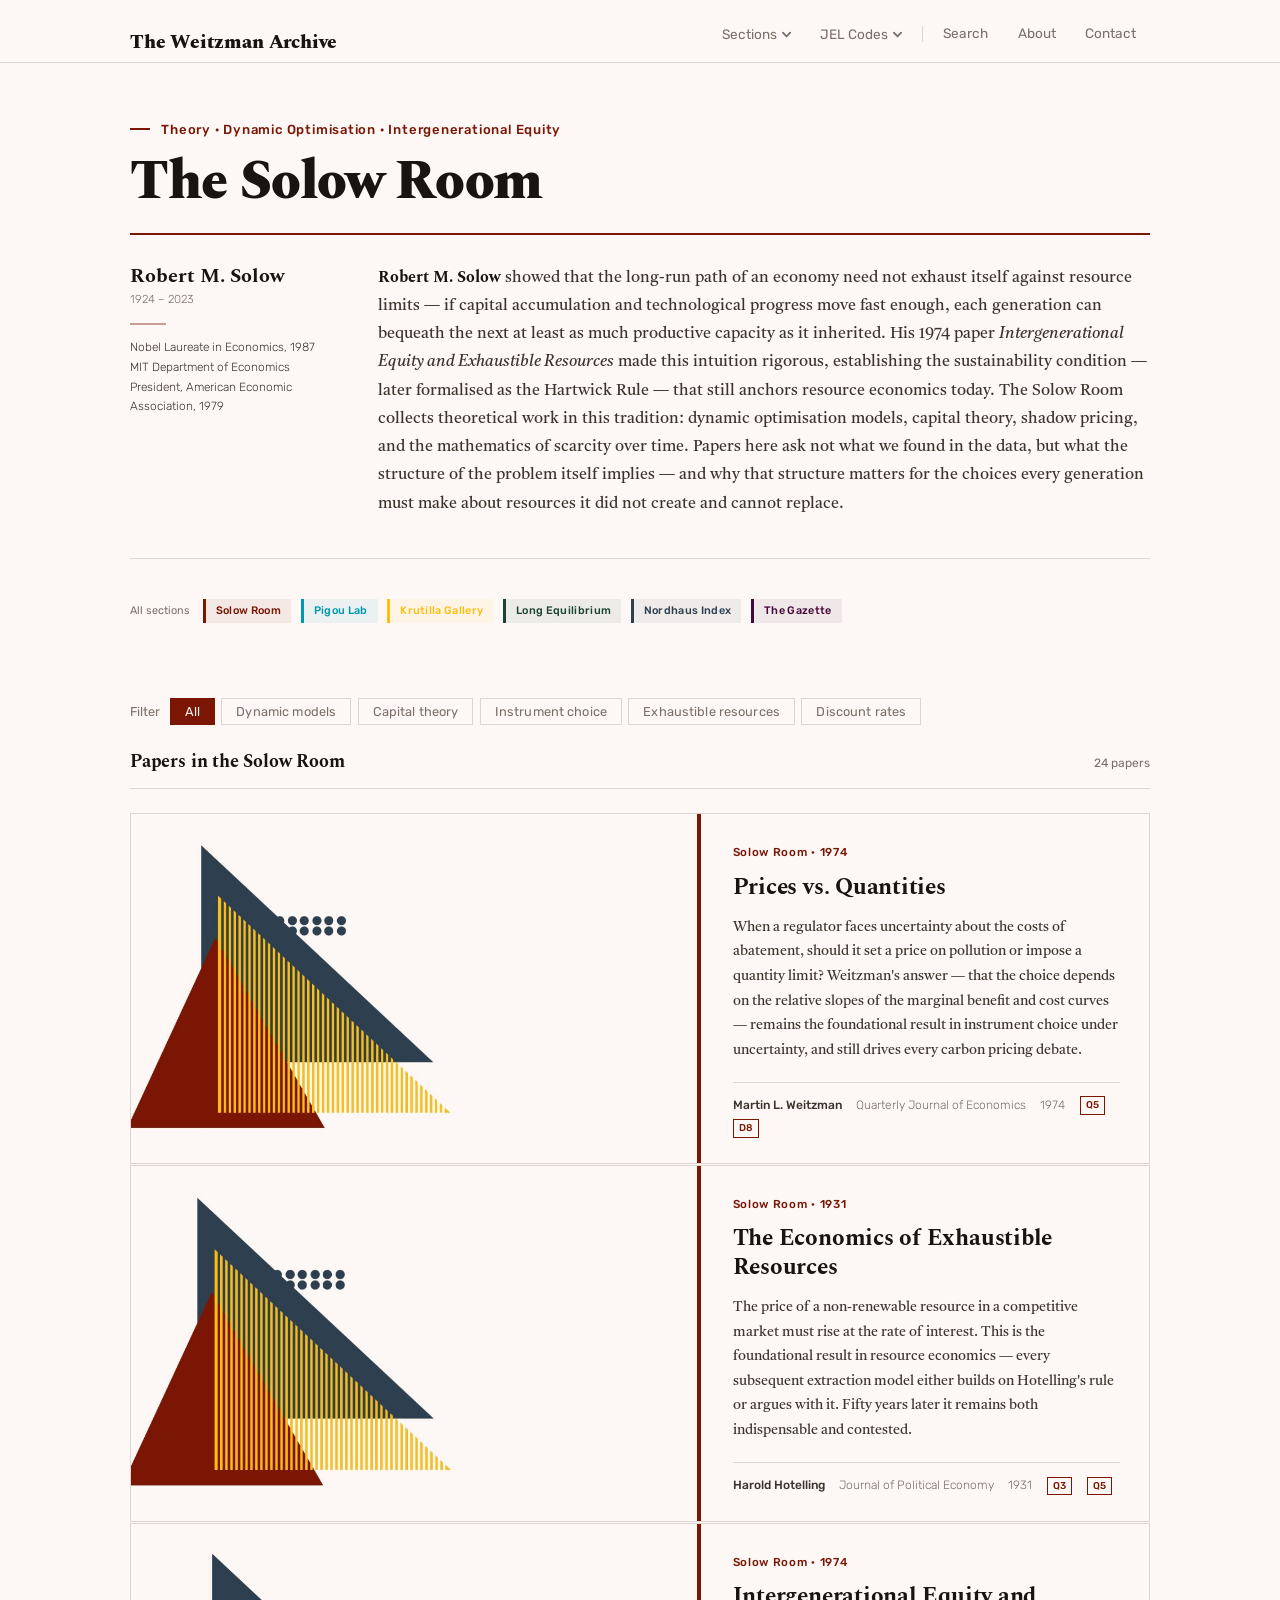
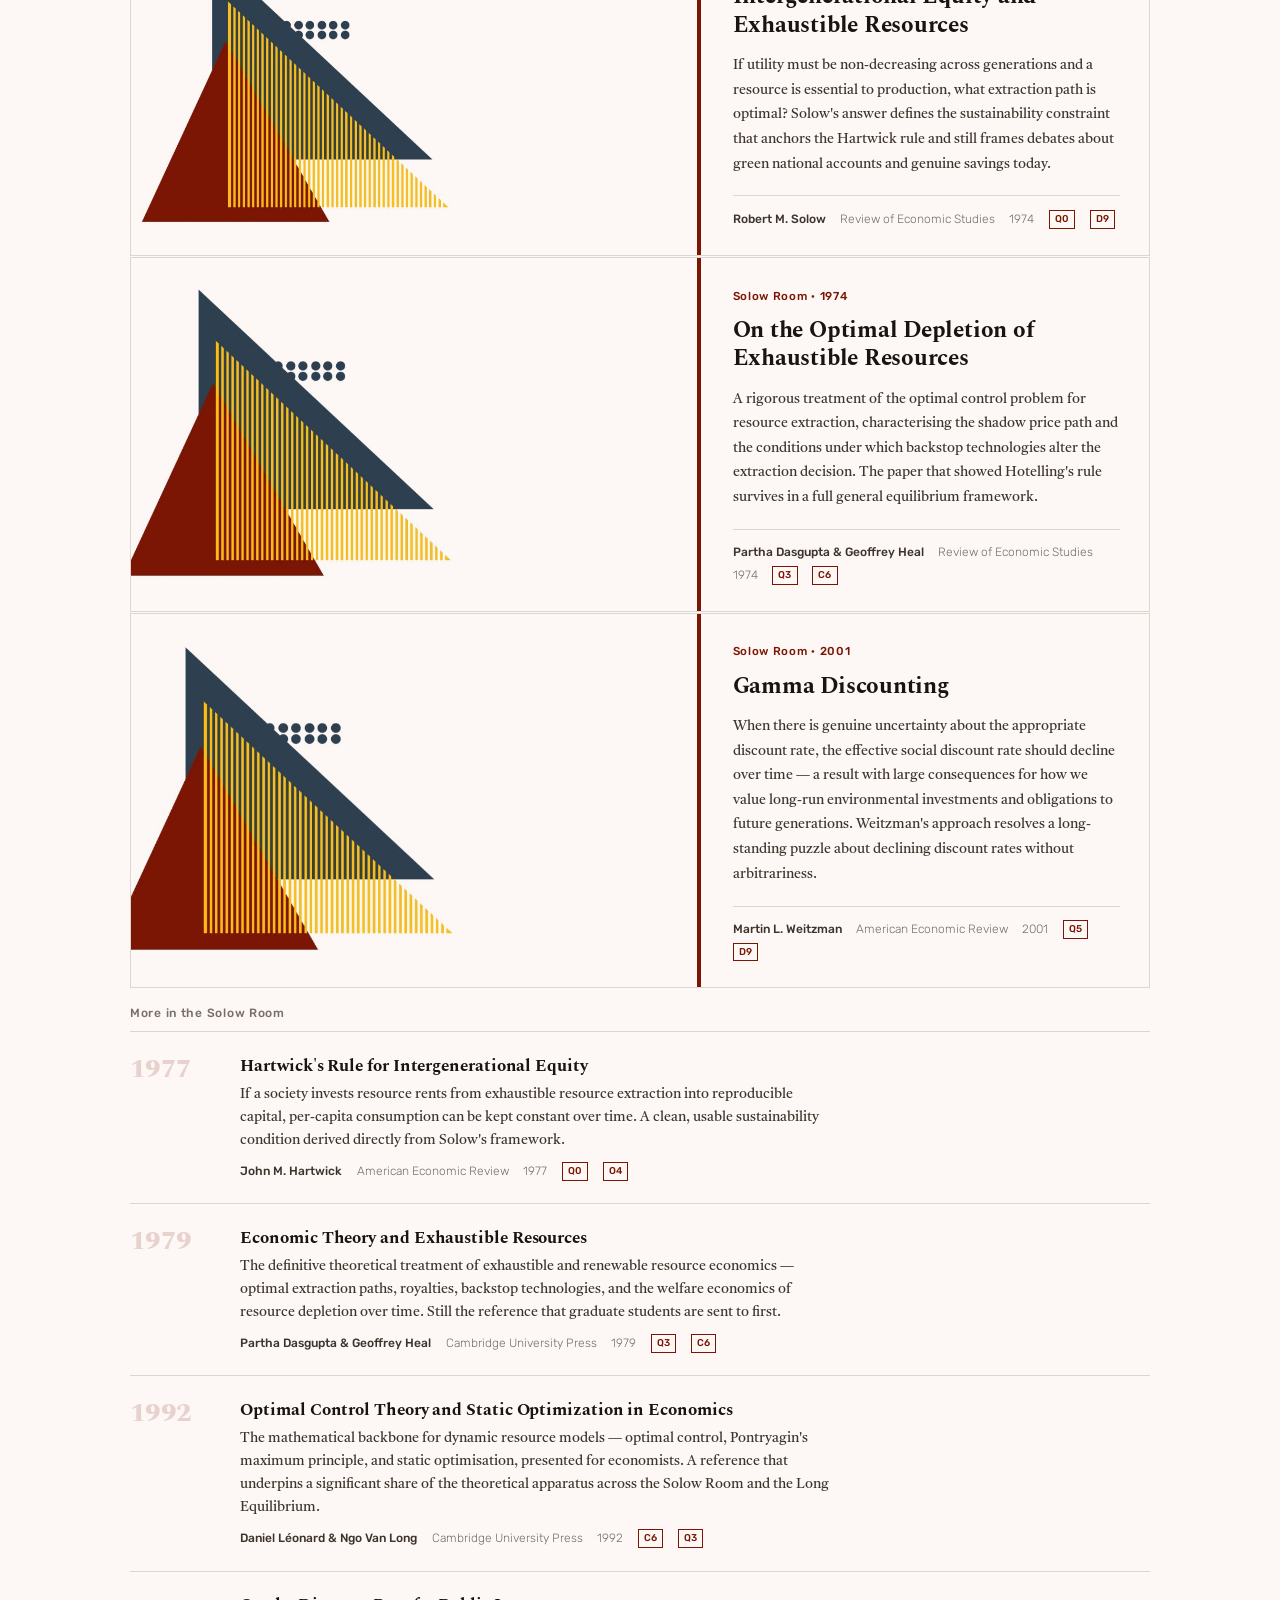
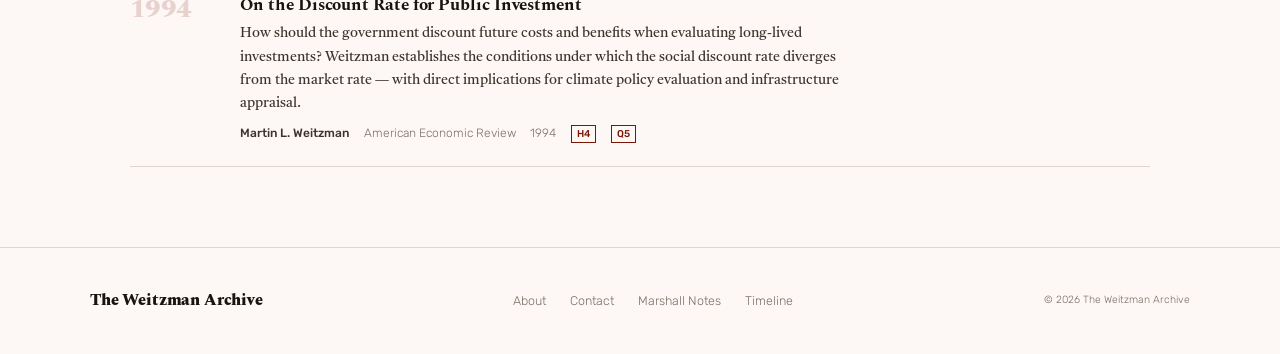
==== commit 5c2f3e71: "Add files via upload" ====
--- a/solow-room.html
+++ b/solow-room.html
@@ -186,14 +186,10 @@
 
     <!-- Card 1 -->
     <article class="featured-card">
-      <div class="featured-card-img img-placeholder">
-        <svg width="56" height="56" viewBox="0 0 24 24" fill="none" stroke="currentColor" stroke-width="0.8" aria-hidden="true">
-          <path d="M14 2H6a2 2 0 0 0-2 2v16a2 2 0 0 0 2 2h12a2 2 0 0 0 2-2V8z"/>
-          <polyline points="14 2 14 8 20 8"/>
-          <line x1="16" y1="13" x2="8" y2="13"/>
-          <line x1="16" y1="17" x2="8" y2="17"/>
-        </svg>
-        <span class="img-section-label">SOLOW ROOM</span>
+      <div class="featured-card-img">
+        <img src="assets/images/papers/weitzman-1974-prices-quantities.jpg"
+             onerror="this.src='assets/images/sections/solow-room.jpg'"
+             alt="Prices vs. Quantities">
       </div>
       <div class="featured-card-body">
         <div>
@@ -221,14 +217,10 @@
 
     <!-- Card 2 -->
     <article class="featured-card">
-      <div class="featured-card-img img-placeholder">
-        <svg width="56" height="56" viewBox="0 0 24 24" fill="none" stroke="currentColor" stroke-width="0.8" aria-hidden="true">
-          <path d="M14 2H6a2 2 0 0 0-2 2v16a2 2 0 0 0 2 2h12a2 2 0 0 0 2-2V8z"/>
-          <polyline points="14 2 14 8 20 8"/>
-          <line x1="16" y1="13" x2="8" y2="13"/>
-          <line x1="16" y1="17" x2="8" y2="17"/>
-        </svg>
-        <span class="img-section-label">SOLOW ROOM</span>
+      <div class="featured-card-img">
+        <img src="assets/images/papers/hotelling-1931.jpg"
+             onerror="this.src='assets/images/sections/solow-room.jpg'"
+             alt="The Economics of Exhaustible Resources">
       </div>
       <div class="featured-card-body">
         <div>
@@ -255,14 +247,10 @@
 
     <!-- Card 3 -->
     <article class="featured-card">
-      <div class="featured-card-img img-placeholder">
-        <svg width="56" height="56" viewBox="0 0 24 24" fill="none" stroke="currentColor" stroke-width="0.8" aria-hidden="true">
-          <path d="M14 2H6a2 2 0 0 0-2 2v16a2 2 0 0 0 2 2h12a2 2 0 0 0 2-2V8z"/>
-          <polyline points="14 2 14 8 20 8"/>
-          <line x1="16" y1="13" x2="8" y2="13"/>
-          <line x1="16" y1="17" x2="8" y2="17"/>
-        </svg>
-        <span class="img-section-label">SOLOW ROOM</span>
+      <div class="featured-card-img">
+        <img src="assets/images/papers/solow-1974.jpg"
+             onerror="this.src='assets/images/sections/solow-room.jpg'"
+             alt="Intergenerational Equity and Exhaustible Resources">
       </div>
       <div class="featured-card-body">
         <div>
@@ -289,14 +277,10 @@
 
     <!-- Card 4 -->
     <article class="featured-card">
-      <div class="featured-card-img img-placeholder">
-        <svg width="56" height="56" viewBox="0 0 24 24" fill="none" stroke="currentColor" stroke-width="0.8" aria-hidden="true">
-          <path d="M14 2H6a2 2 0 0 0-2 2v16a2 2 0 0 0 2 2h12a2 2 0 0 0 2-2V8z"/>
-          <polyline points="14 2 14 8 20 8"/>
-          <line x1="16" y1="13" x2="8" y2="13"/>
-          <line x1="16" y1="17" x2="8" y2="17"/>
-        </svg>
-        <span class="img-section-label">SOLOW ROOM</span>
+      <div class="featured-card-img">
+        <img src="assets/images/papers/dasgupta-heal-1974.jpg"
+             onerror="this.src='assets/images/sections/solow-room.jpg'"
+             alt="On the Optimal Depletion of Exhaustible Resources">
       </div>
       <div class="featured-card-body">
         <div>
@@ -323,14 +307,10 @@
 
     <!-- Card 5 -->
     <article class="featured-card">
-      <div class="featured-card-img img-placeholder">
-        <svg width="56" height="56" viewBox="0 0 24 24" fill="none" stroke="currentColor" stroke-width="0.8" aria-hidden="true">
-          <path d="M14 2H6a2 2 0 0 0-2 2v16a2 2 0 0 0 2 2h12a2 2 0 0 0 2-2V8z"/>
-          <polyline points="14 2 14 8 20 8"/>
-          <line x1="16" y1="13" x2="8" y2="13"/>
-          <line x1="16" y1="17" x2="8" y2="17"/>
-        </svg>
-        <span class="img-section-label">SOLOW ROOM</span>
+      <div class="featured-card-img">
+        <img src="assets/images/papers/weitzman-2001-gamma.jpg"
+             onerror="this.src='assets/images/sections/solow-room.jpg'"
+             alt="Gamma Discounting">
       </div>
       <div class="featured-card-body">
         <div>
